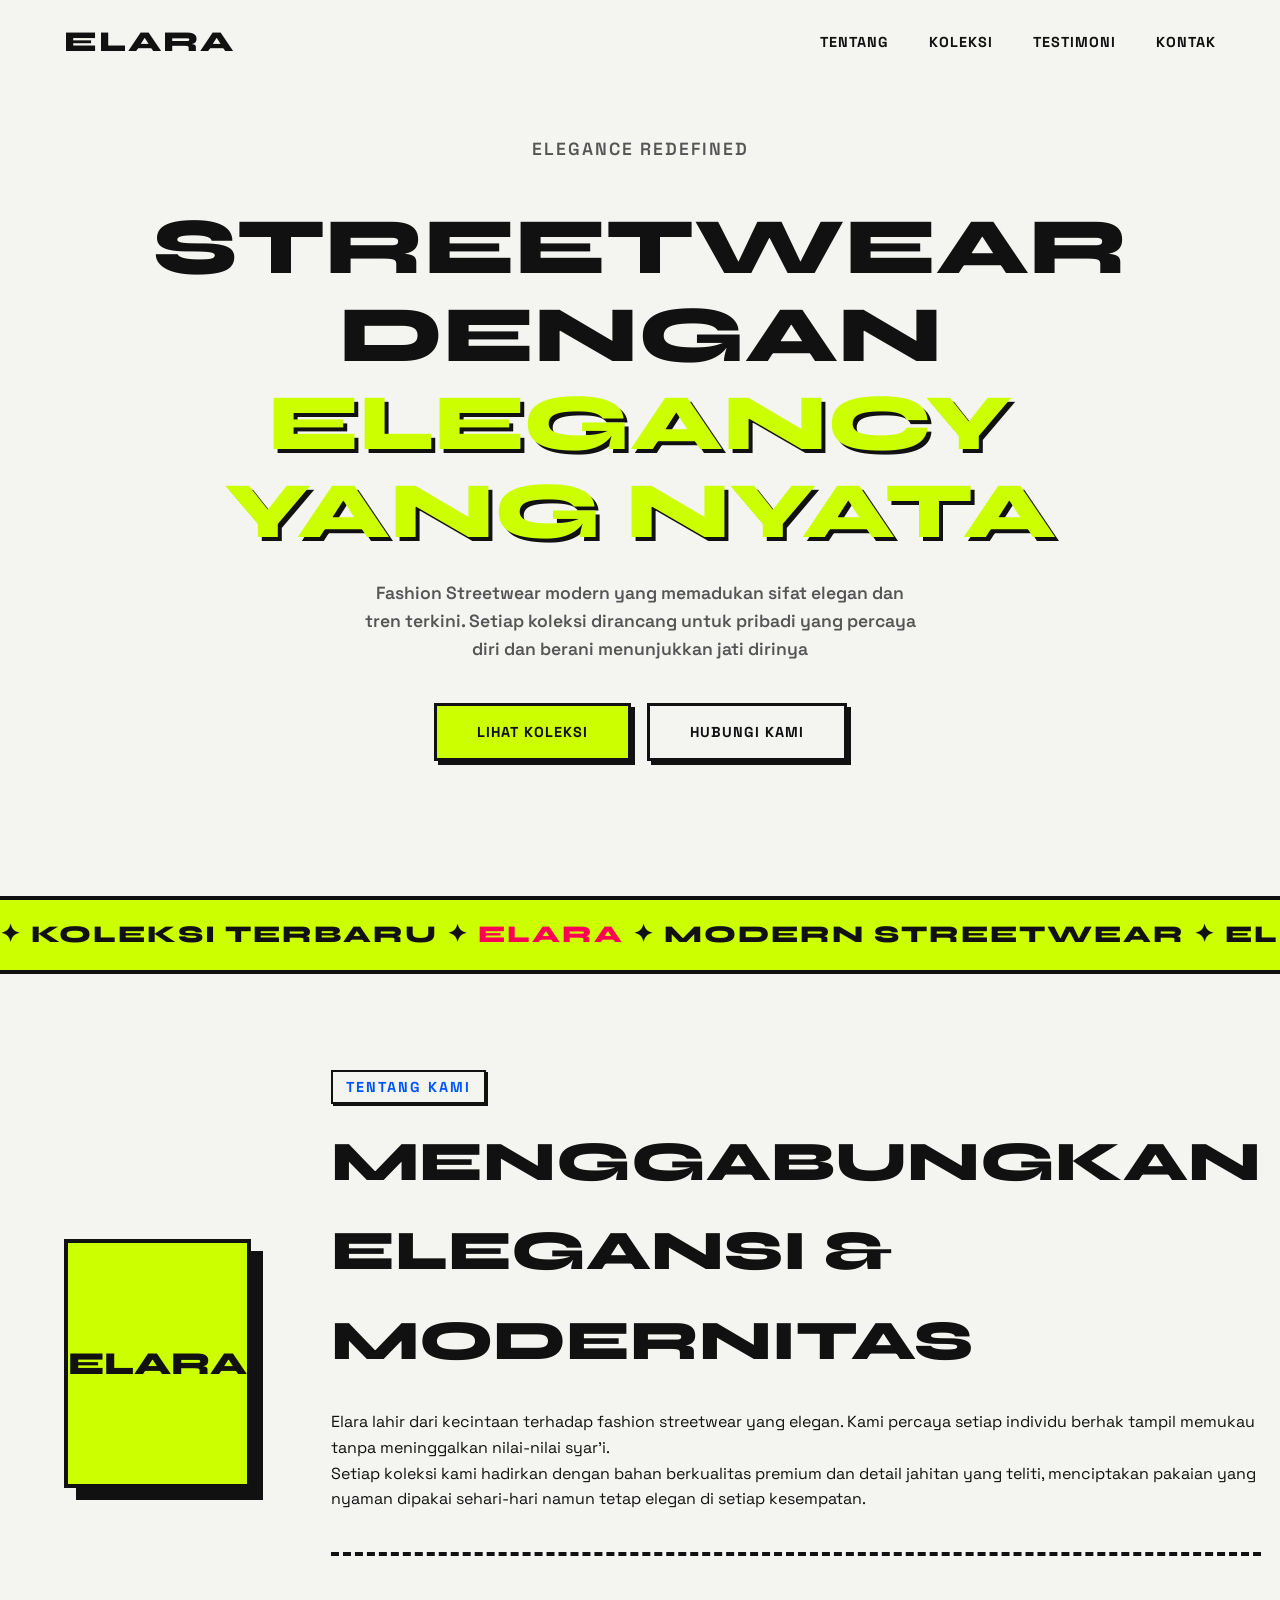
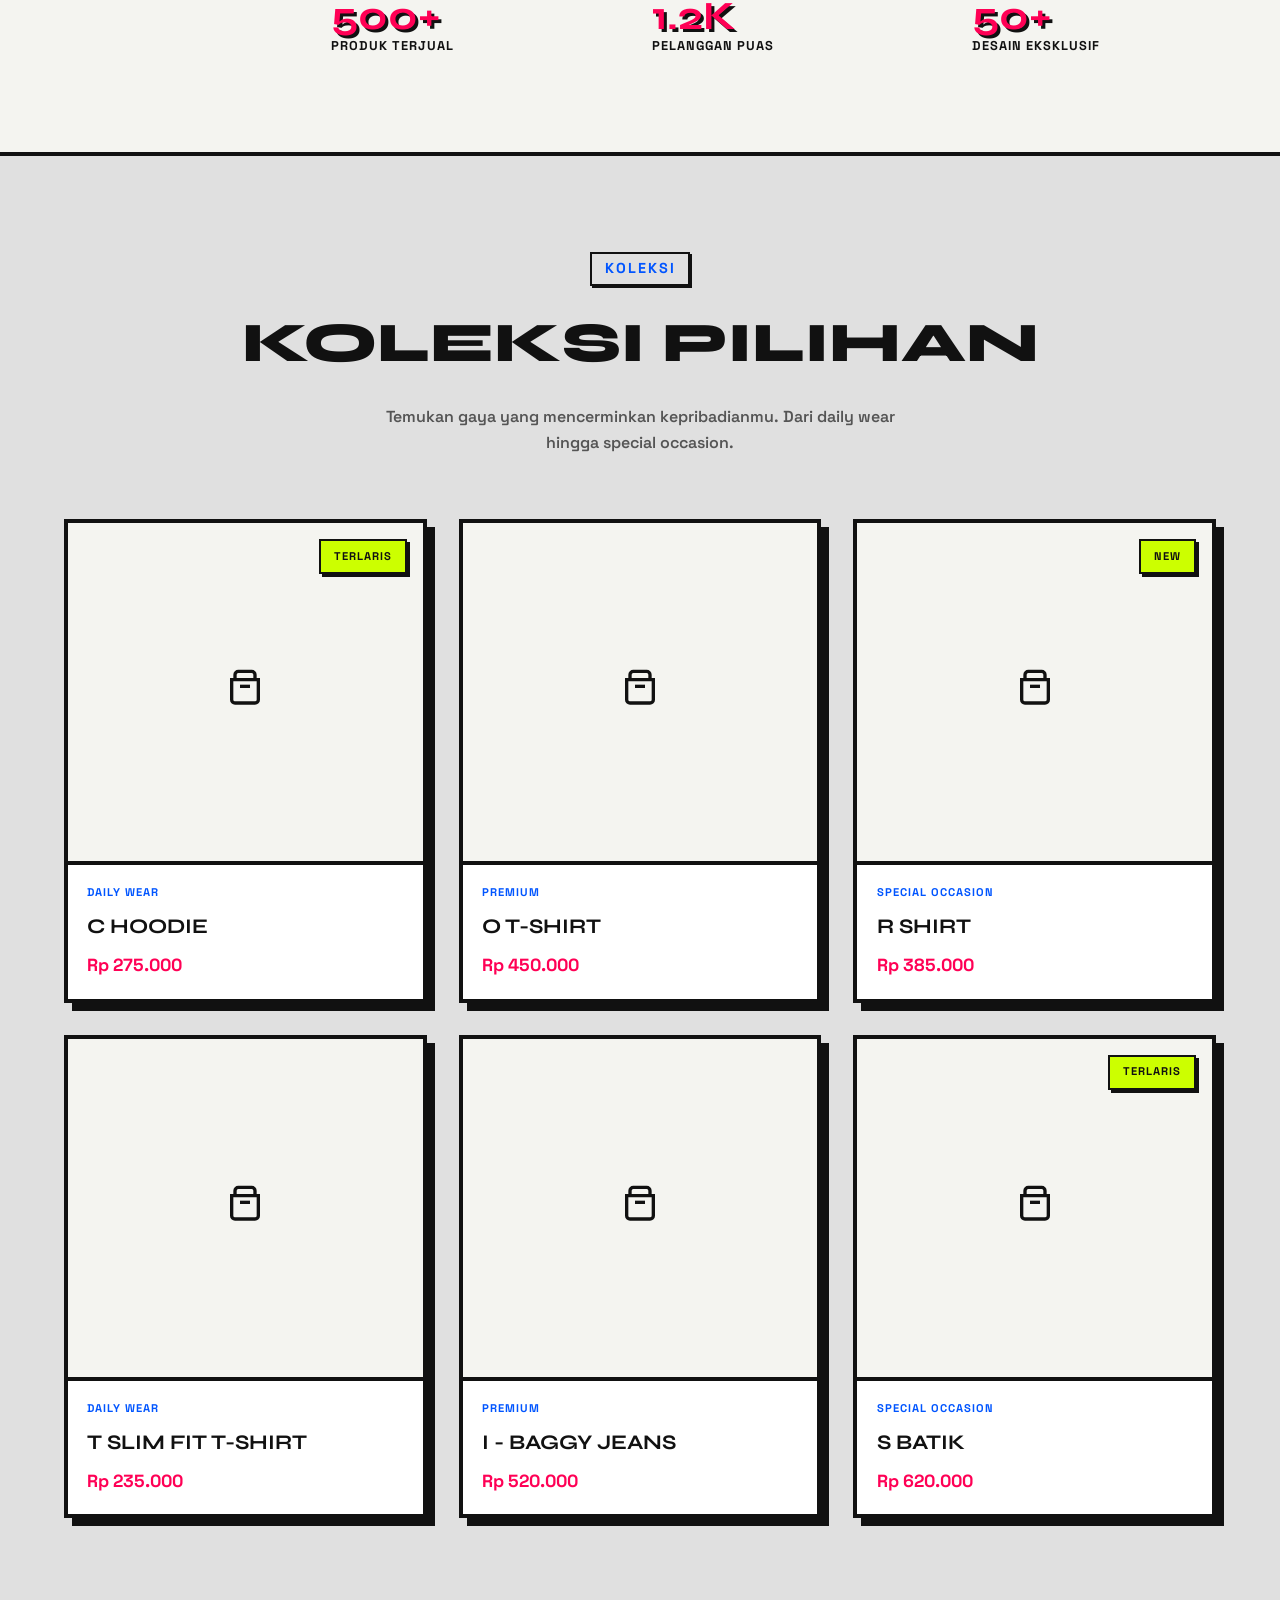
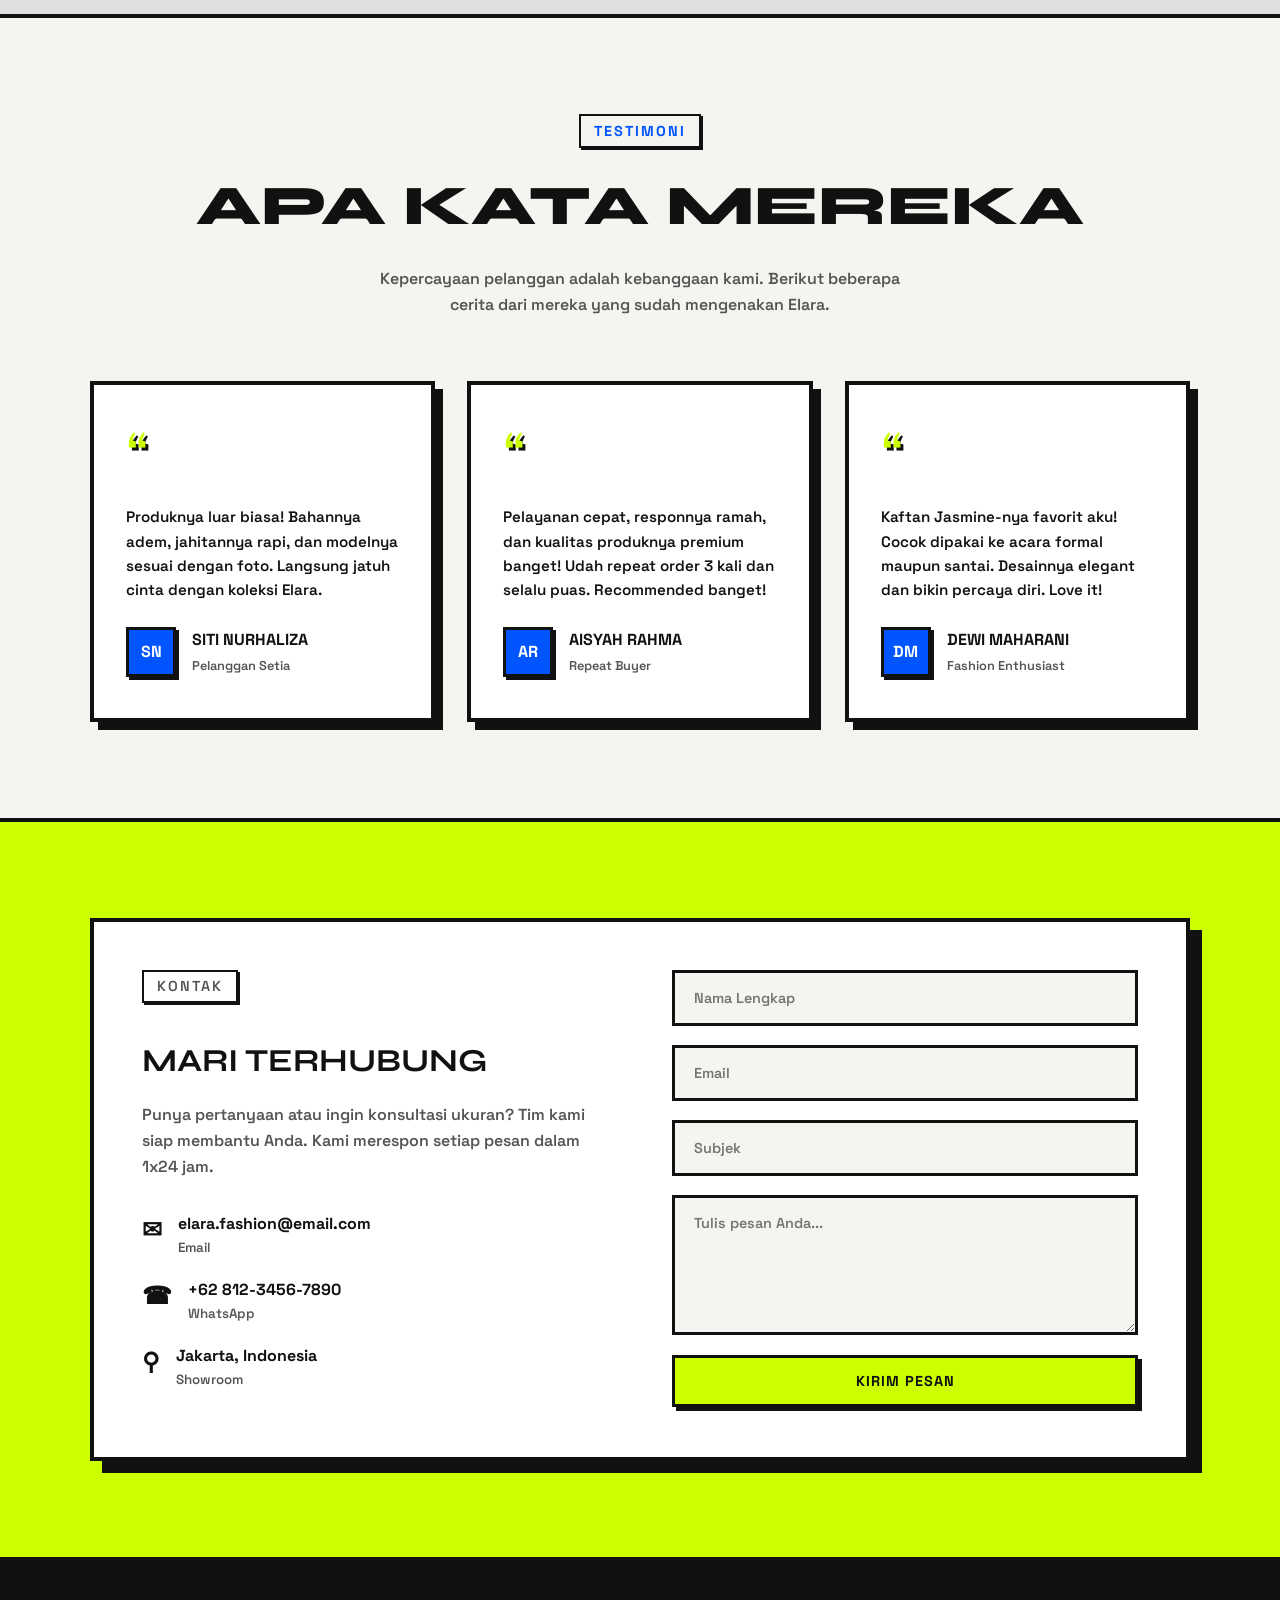
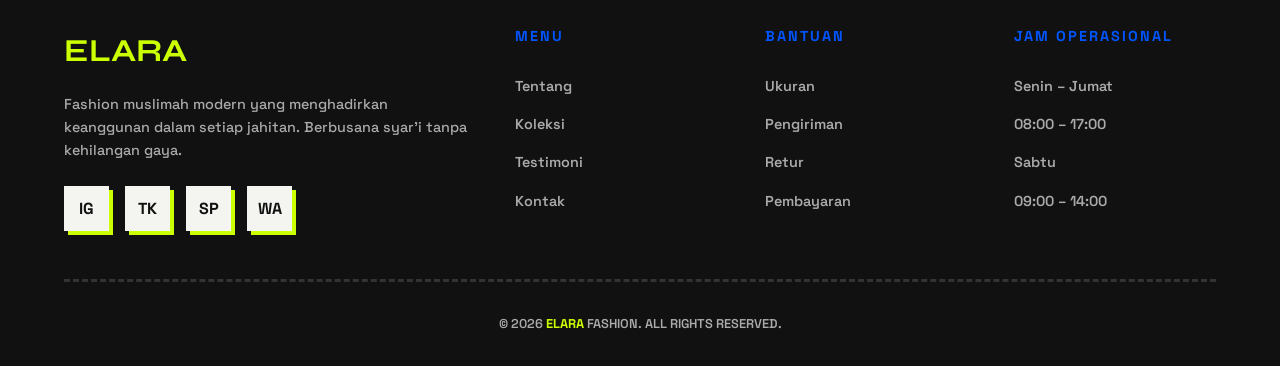
==== index.html @ a0d868ae "Rename fashion-umkm.html to index.html" ====
<!DOCTYPE html>
<html lang="id">
<head>
  <meta charset="UTF-8" />
  <meta name="viewport" content="width=device-width, initial-scale=1.0" />
  <title>ELARA — Fashion UMKM</title>
  <link href="https://fonts.googleapis.com/css2?family=Space+Grotesk:wght@0,400;700&family=Syne:wght@600;800&display=swap" rel="stylesheet" />
  <link rel="stylesheet" href="style.css" />
</head>
<body>

  <!-- LOADER -->
  <div id="loader">
    <span>ELARA</span>
    <div class="loader-bar"></div>
  </div>

  <!-- NAV -->
  <nav id="nav">
    <a href="#" class="logo">ELARA</a>
    <ul class="nav-links" id="navLinks">
      <li><a href="#about">Tentang</a></li>
      <li><a href="#collection">Koleksi</a></li>
      <li><a href="#testimonials">Testimoni</a></li>
      <li><a href="#contact">Kontak</a></li>
    </ul>
    <button class="hamburger" id="hamburger" aria-label="Menu">
      <span></span><span></span><span></span>
    </button>
  </nav>

  <!-- HERO -->
  <section class="hero" id="home">
    <div class="hero-pattern">
      <div class="line"></div><div class="line"></div>
      <div class="line"></div><div class="line"></div>
    </div>
    <div class="hero-content">
      <p class="hero-sub">Elegance Redefined</p>
      <h1>Streetwear<br>dengan <em>Elegancy yang nyata</em></h1>
      <p>Fashion Streetwear modern yang memadukan sifat elegan dan tren terkini. Setiap koleksi dirancang untuk pribadi yang percaya diri dan berani menunjukkan jati dirinya</p>
      <div class="hero-actions">
        <a href="#collection" class="btn btn-primary"><span>Lihat Koleksi</span></a>
        <a href="#contact" class="btn btn-outline">Hubungi Kami</a>
      </div>
    </div>
    <div class="scroll-indicator">
      <div class="mouse"></div>
      <span>Scroll</span>
    </div>
  </section>

  <!-- MARQUEE -->
  <div class="marquee">
    <div class="marquee-track">
      <span>✦  Koleksi Terbaru  ✦  <em>Elara</em>  ✦  Modern Streetwear  ✦  Elegan & Berkelas</span>
      <span>✦  Koleksi Terbaru  ✦  <em>Elara</em>  ✦  Modern Streetwear  ✦  Elegan & Berkelas</span>
    </div>
  </div>

  <!-- ABOUT -->
  <section id="about">
    <div class="about-grid">
      <div class="about-image reveal">
        <div class="img-placeholder">
          <span>ELARA</span>
        </div>
      </div>
      <div class="about-text reveal">
        <p class="section-tag">Tentang Kami</p>
        <h2 class="section-title">Menggabungkan Elegansi & Modernitas</h2>
        <p>Elara lahir dari kecintaan terhadap fashion streetwear yang elegan. Kami percaya setiap individu berhak tampil memukau tanpa meninggalkan nilai-nilai syar'i.</p>
        <p>Setiap koleksi kami hadirkan dengan bahan berkualitas premium dan detail jahitan yang teliti, menciptakan pakaian yang nyaman dipakai sehari-hari namun tetap elegan di setiap kesempatan.</p>
        <div class="about-stats">
          <div>
            <h3>500+</h3>
            <p>Produk Terjual</p>
          </div>
          <div>
            <h3>1.2K</h3>
            <p>Pelanggan Puas</p>
          </div>
          <div>
            <h3>50+</h3>
            <p>Desain Eksklusif</p>
          </div>
        </div>
      </div>
    </div>
  </section>

  <!-- COLLECTION -->
  <section id="collection">
    <div class="collection-header reveal">
      <p class="section-tag">Koleksi</p>
      <h2 class="section-title">Koleksi Pilihan</h2>
      <p class="section-desc">Temukan gaya yang mencerminkan kepribadianmu. Dari daily wear hingga special occasion.</p>
    </div>
    <div class="collection-grid">
      <div class="product-card reveal">
        <div class="product-img">
          <div class="icon-placeholder">
            <svg viewBox="0 0 24 24" fill="none" stroke="currentColor" stroke-width="1"><path d="M6 7V4a2 2 0 012-2h8a2 2 0 012 2v3"/><path d="M4 7h16v12a2 2 0 01-2 2H6a2 2 0 01-2-2V7z"/><path d="M9 11h6"/></svg>
          </div>
        </div>
        <div class="product-overlay">
          <span class="category">Daily Wear</span>
          <h3>C Hoodie</h3>
          <span class="price">Rp 275.000</span>
        </div>
        <span class="badge">Terlaris</span>
      </div>
      <div class="product-card reveal">
        <div class="product-img">
          <div class="icon-placeholder">
            <svg viewBox="0 0 24 24" fill="none" stroke="currentColor" stroke-width="1"><path d="M6 7V4a2 2 0 012-2h8a2 2 0 012 2v3"/><path d="M4 7h16v12a2 2 0 01-2 2H6a2 2 0 01-2-2V7z"/><path d="M9 11h6"/></svg>
          </div>
        </div>
        <div class="product-overlay">
          <span class="category">Premium</span>
          <h3>O T-Shirt</h3>
          <span class="price">Rp 450.000</span>
        </div>
      </div>
      <div class="product-card reveal">
        <div class="product-img">
          <div class="icon-placeholder">
            <svg viewBox="0 0 24 24" fill="none" stroke="currentColor" stroke-width="1"><path d="M6 7V4a2 2 0 012-2h8a2 2 0 012 2v3"/><path d="M4 7h16v12a2 2 0 01-2 2H6a2 2 0 01-2-2V7z"/><path d="M9 11h6"/></svg>
          </div>
        </div>
        <div class="product-overlay">
          <span class="category">Special Occasion</span>
          <h3>R Shirt</h3>
          <span class="price">Rp 385.000</span>
        </div>
        <span class="badge">New</span>
      </div>
      <div class="product-card reveal">
        <div class="product-img">
          <div class="icon-placeholder">
            <svg viewBox="0 0 24 24" fill="none" stroke="currentColor" stroke-width="1"><path d="M6 7V4a2 2 0 012-2h8a2 2 0 012 2v3"/><path d="M4 7h16v12a2 2 0 01-2 2H6a2 2 0 01-2-2V7z"/><path d="M9 11h6"/></svg>
          </div>
        </div>
        <div class="product-overlay">
          <span class="category">Daily Wear</span>
          <h3>T Slim Fit T-Shirt</h3>
          <span class="price">Rp 235.000</span>
        </div>
      </div>
      <div class="product-card reveal">
        <div class="product-img">
          <div class="icon-placeholder">
            <svg viewBox="0 0 24 24" fill="none" stroke="currentColor" stroke-width="1"><path d="M6 7V4a2 2 0 012-2h8a2 2 0 012 2v3"/><path d="M4 7h16v12a2 2 0 01-2 2H6a2 2 0 01-2-2V7z"/><path d="M9 11h6"/></svg>
          </div>
        </div>
        <div class="product-overlay">
          <span class="category">Premium</span>
          <h3>I - Baggy jeans</h3>
          <span class="price">Rp 520.000</span>
        </div>
      </div>
      <div class="product-card reveal">
        <div class="product-img">
          <div class="icon-placeholder">
            <svg viewBox="0 0 24 24" fill="none" stroke="currentColor" stroke-width="1"><path d="M6 7V4a2 2 0 012-2h8a2 2 0 012 2v3"/><path d="M4 7h16v12a2 2 0 01-2 2H6a2 2 0 01-2-2V7z"/><path d="M9 11h6"/></svg>
          </div>
        </div>
        <div class="product-overlay">
          <span class="category">Special Occasion</span>
          <h3>S Batik</h3>
          <span class="price">Rp 620.000</span>
        </div>
        <span class="badge">Terlaris</span>
      </div>
    </div>
  </section>

  <!-- TESTIMONIALS -->
  <section id="testimonials">
    <div class="testimonial-header reveal">
      <p class="section-tag">Testimoni</p>
      <h2 class="section-title">Apa Kata Mereka</h2>
      <p class="section-desc">Kepercayaan pelanggan adalah kebanggaan kami. Berikut beberapa cerita dari mereka yang sudah mengenakan Elara.</p>
    </div>
    <div class="testimonial-grid">
      <div class="testimonial-card reveal">
        <div class="quote">&ldquo;</div>
        <p>Produknya luar biasa! Bahannya adem, jahitannya rapi, dan modelnya sesuai dengan foto. Langsung jatuh cinta dengan koleksi Elara.</p>
        <div class="author">
          <div class="avatar">SN</div>
          <div>
            <h4>Siti Nurhaliza</h4>
            <span>Pelanggan Setia</span>
          </div>
        </div>
      </div>
      <div class="testimonial-card reveal">
        <div class="quote">&ldquo;</div>
        <p>Pelayanan cepat, responnya ramah, dan kualitas produknya premium banget! Udah repeat order 3 kali dan selalu puas. Recommended banget!</p>
        <div class="author">
          <div class="avatar">AR</div>
          <div>
            <h4>Aisyah Rahma</h4>
            <span>Repeat Buyer</span>
          </div>
        </div>
      </div>
      <div class="testimonial-card reveal">
        <div class="quote">&ldquo;</div>
        <p>Kaftan Jasmine-nya favorit aku! Cocok dipakai ke acara formal maupun santai. Desainnya elegant dan bikin percaya diri. Love it!</p>
        <div class="author">
          <div class="avatar">DM</div>
          <div>
            <h4>Dewi Maharani</h4>
            <span>Fashion Enthusiast</span>
          </div>
        </div>
      </div>
    </div>
  </section>

  <!-- CONTACT -->
  <section id="contact">
    <div class="contact-grid">
      <div class="contact-info reveal">
        <p class="section-tag">Kontak</p>
        <h3>Mari Terhubung</h3>
        <p>Punya pertanyaan atau ingin konsultasi ukuran? Tim kami siap membantu Anda. Kami merespon setiap pesan dalam 1x24 jam.</p>
        <div class="detail">
          <div class="icon">&#9993;</div>
          <div>
            <span>elara.fashion@email.com</span>
            <small>Email</small>
          </div>
        </div>
        <div class="detail">
          <div class="icon">&#9742;</div>
          <div>
            <span>+62 812-3456-7890</span>
            <small>WhatsApp</small>
          </div>
        </div>
        <div class="detail">
          <div class="icon">&#9906;</div>
          <div>
            <span>Jakarta, Indonesia</span>
            <small>Showroom</small>
          </div>
        </div>
      </div>
      <form class="contact-form reveal" onsubmit="event.preventDefault(); alert('Terima kasih! Pesan Anda telah terkirim.');">
        <input type="text" placeholder="Nama Lengkap" required />
        <input type="email" placeholder="Email" required />
        <input type="text" placeholder="Subjek" />
        <textarea placeholder="Tulis pesan Anda..." required></textarea>
        <button type="submit" class="btn btn-primary"><span>Kirim Pesan</span></button>
      </form>
    </div>
  </section>

  <!-- FOOTER -->
  <footer>
    <div class="footer-grid">
      <div class="brand">
        <h4>ELARA</h4>
        <p>Fashion muslimah modern yang menghadirkan keanggunan dalam setiap jahitan. Berbusana syar'i tanpa kehilangan gaya.</p>
        <div class="social">
          <a href="#" aria-label="Instagram">IG</a>
          <a href="#" aria-label="TikTok">TK</a>
          <a href="#" aria-label="Shopee">SP</a>
          <a href="#" aria-label="WhatsApp">WA</a>
        </div>
      </div>
      <div>
        <h5>Menu</h5>
        <ul>
          <li><a href="#about">Tentang</a></li>
          <li><a href="#collection">Koleksi</a></li>
          <li><a href="#testimonials">Testimoni</a></li>
          <li><a href="#contact">Kontak</a></li>
        </ul>
      </div>
      <div>
        <h5>Bantuan</h5>
        <ul>
          <li><a href="#">Ukuran</a></li>
          <li><a href="#">Pengiriman</a></li>
          <li><a href="#">Retur</a></li>
          <li><a href="#">Pembayaran</a></li>
        </ul>
      </div>
      <div>
        <h5>Jam Operasional</h5>
        <ul>
          <li><a href="#">Senin – Jumat</a></li>
          <li><a href="#">08:00 – 17:00</a></li>
          <li><a href="#">Sabtu</a></li>
          <li><a href="#">09:00 – 14:00</a></li>
        </ul>
      </div>
    </div>
    <div class="copy">
      &copy; 2026 <em>ELARA</em> Fashion. All rights reserved.
    </div>
  </footer>

  <script>
    // ─── LOADER ───
    window.addEventListener('load', () => {
      setTimeout(() => document.getElementById('loader').classList.add('hidden'), 600);
    });

    // ─── NAV SCROLL ───
    const nav = document.getElementById('nav');
    window.addEventListener('scroll', () => {
      nav.classList.toggle('scrolled', window.scrollY > 60);
    });

    // ─── HAMBURGER ───
    const hamburger = document.getElementById('hamburger');
    const navLinks = document.getElementById('navLinks');
    hamburger.addEventListener('click', () => {
      hamburger.classList.toggle('active');
      navLinks.classList.toggle('open');
    });
    navLinks.querySelectorAll('a').forEach(link => {
      link.addEventListener('click', () => {
        hamburger.classList.remove('active');
        navLinks.classList.remove('open');
      });
    });

    // ─── SCROLL REVEAL ───
    const revealEls = document.querySelectorAll('.reveal');
    const observer = new IntersectionObserver((entries) => {
      entries.forEach(entry => {
        if (entry.isIntersecting) {
          entry.target.classList.add('visible');
        }
      });
    }, { threshold: 0.15 });

    revealEls.forEach(el => observer.observe(el));
  </script>
</body>
</html>
---- style.css ----
@import url('https://fonts.googleapis.com/css2?family=Space+Grotesk:wght@400;600;700&family=Syne:wght@600;800&display=swap');

:root {
  /* Palet Streetwear Neo-Brutalism */
  --primary: #ccff00; /* Neon Green */
  --secondary: #0055ff; /* Electric Blue */
  --accent: #ff0055; /* Hot Pink */
  --dark: #111111;
  --light: #f4f4f0;
  --text: #111111;
  --text-muted: #555555;
  --font-serif: 'Syne', sans-serif;
  --font-sans: 'Space Grotesk', sans-serif;
}

*, *::before, *::after { margin: 0; padding: 0; box-sizing: border-box; }
html { scroll-behavior: smooth; }

body {
  font-family: var(--font-sans);
  background: var(--light);
  color: var(--text);
  overflow-x: hidden;
  line-height: 1.6;
}

/* ─── LOADER ─── */
#loader {
  position: fixed; inset: 0; z-index: 9999;
  background: var(--light);
  display: flex; align-items: center; justify-content: center;
  flex-direction: column;
  transition: opacity .6s, visibility .6s;
}
#loader.hidden { opacity: 0; visibility: hidden; pointer-events: none; }
#loader span {
  font-family: var(--font-serif);
  font-size: 3rem; font-weight: 800; color: var(--dark);
  text-transform: uppercase; text-shadow: 4px 4px 0px var(--primary);
}
.loader-bar {
  margin-top: 1rem; width: 200px; height: 8px;
  background: var(--dark); border: 2px solid var(--dark);
  overflow: hidden; box-shadow: 4px 4px 0px var(--dark);
}
.loader-bar::after {
  content: ''; display: block; height: 100%; width: 0;
  background: var(--accent);
  animation: load 1.4s ease forwards;
}
@keyframes load { to { width: 100%; } }

/* ─── NAV ─── */
nav {
  position: fixed; top: 0; left: 0; right: 0; z-index: 1000;
  display: flex; align-items: center; justify-content: space-between;
  padding: 1.2rem 5%; background: var(--light);
  border-bottom: 3px solid transparent; transition: all .4s;
}
nav.scrolled {
  background: var(--light); border-bottom: 4px solid var(--dark);
  padding: .7rem 5%;
}
nav .logo {
  font-family: var(--font-serif); font-size: 1.8rem; font-weight: 800;
  color: var(--dark); text-decoration: none; letter-spacing: 2px;
}
.nav-links { display: flex; gap: 2.5rem; list-style: none; }
.nav-links a {
  color: var(--dark); text-decoration: none;
  font-size: .9rem; font-weight: 700; letter-spacing: 1px;
  text-transform: uppercase; position: relative; transition: color .2s;
}
.nav-links a:hover { color: var(--secondary); }

.hamburger {
  display: none; flex-direction: column; gap: 6px; cursor: pointer;
  background: none; border: none; padding: 4px;
}
.hamburger span {
  display: block; width: 26px; height: 3px; background: var(--dark);
  transition: all .3s;
}
.hamburger.active span:nth-child(1) { transform: rotate(45deg) translate(6px,6px); }
.hamburger.active span:nth-child(2) { opacity: 0; }
.hamburger.active span:nth-child(3) { transform: rotate(-45deg) translate(6px,-6px); }

/* ─── HERO ─── */
.hero {
  position: relative; min-height: 100vh;
  display: flex; align-items: center; justify-content: center; text-align: center;
  background: var(--light); border-bottom: 4px solid var(--dark); overflow: hidden;
}
.hero-content { position: relative; z-index: 2; padding: 0 5%; width: 100%; max-width: 1200px; }
.hero-sub {
  font-size: 1rem; font-weight: 700; letter-spacing: 2px; text-transform: uppercase;
  color: var(--secondary); margin-bottom: 1rem;
}
.hero h1 {
  font-family: var(--font-serif); 
  font-size: clamp(1.2rem, 9vw, 5rem);
  font-weight: 800; 
  color: var(--dark); 
  line-height: 1.1; 
  text-transform: uppercase;
  margin-bottom: 1.5rem;
  width: 100%;
  box-sizing: border-box;
  word-wrap: break-word;
}
.hero h1 em {
  font-style: normal; color: var(--primary); text-shadow: 4px 4px 0px var(--dark);
}
.hero p {
  font-size: 1.1rem; font-weight: 600; color: var(--text-muted);
  max-width: 560px; margin: 0 auto 2.5rem;
}
.hero-actions { display: flex; gap: 1rem; justify-content: center; flex-wrap: wrap; }

/* ─── BUTTONS ─── */
.btn {
  display: inline-block; padding: .9rem 2.5rem;
  font-family: var(--font-sans); font-size: .9rem; font-weight: 700;
  letter-spacing: 1px; text-transform: uppercase; text-decoration: none;
  cursor: pointer; transition: all .2s; border-radius: 0;
}
.btn-primary {
  background: var(--primary); color: var(--dark);
  border: 3px solid var(--dark); box-shadow: 4px 4px 0px var(--dark);
}
.btn-primary:hover { transform: translate(-2px, -2px); box-shadow: 8px 8px 0px var(--dark); }
.btn-outline {
  background: var(--light); color: var(--dark);
  border: 3px solid var(--dark); box-shadow: 4px 4px 0px var(--dark);
}
.btn-outline:hover {
  background: var(--accent); color: #fff;
  transform: translate(-2px, -2px); box-shadow: 8px 8px 0px var(--dark);
}

.scroll-indicator { display: none; } /* Dihapus agar lebih minimalis */

/* ─── MARQUEE ─── */
.marquee {
  background: var(--primary); border-bottom: 4px solid var(--dark);
  overflow: hidden; padding: 1rem 0;
}
.marquee-track {
  display: flex; gap: 4rem; white-space: nowrap;
  animation: marquee 15s linear infinite;
}
.marquee-track span {
  font-family: var(--font-serif); font-weight: 800;
  font-size: 1.5rem; color: var(--dark); letter-spacing: 2px; text-transform: uppercase;
}
.marquee-track span em { font-style: normal; color: var(--accent); }
@keyframes marquee { 0% { transform: translateX(0); } 100% { transform: translateX(-50%); } }

/* ─── SECTIONS ─── */
section { padding: 6rem 5%; border-bottom: 4px solid var(--dark); }
.section-tag {
  font-weight: 700; font-size: .9rem; letter-spacing: 2px; text-transform: uppercase;
  color: var(--secondary); margin-bottom: .8rem; display: inline-block;
  border: 2px solid var(--dark); padding: .2rem .8rem; box-shadow: 2px 2px 0px var(--dark);
}
.section-title {
  font-family: var(--font-serif); font-size: clamp(2.5rem, 5vw, 3.5rem);
  font-weight: 800; text-transform: uppercase; margin-bottom: 1rem; color: var(--dark);
}
.section-desc { color: var(--text-muted); font-weight: 600; max-width: 520px; font-size: 1rem; line-height: 1.6; }

/* ─── ABOUT ─── */
#about { background: var(--light); }
.about-grid {
  display: grid; grid-template-columns: 1fr 1fr; gap: 5rem;
  align-items: center; max-width: 1200px; margin: 0 auto;
}
.about-image {
  position: relative; width: 100%; aspect-ratio: 3/4;
  background: var(--primary); border: 4px solid var(--dark);
  box-shadow: 12px 12px 0px var(--dark); display: flex; align-items: center; justify-content: center;
}
.about-image .img-placeholder { font-family: var(--font-serif); font-size: 2rem; font-weight: 800; color: var(--dark); }
.about-text h2 { margin-bottom: 1.5rem; }
.about-stats {
  display: grid; grid-template-columns: repeat(3, 1fr); gap: 2rem;
  margin-top: 2.5rem; padding-top: 2.5rem; border-top: 4px dashed var(--dark);
}
.about-stats h3 {
  font-family: var(--font-serif); font-size: 2.5rem; color: var(--accent);
  text-shadow: 3px 3px 0px var(--dark); line-height: 1;
}
.about-stats p { font-weight: 700; font-size: .8rem; letter-spacing: 1px; text-transform: uppercase; color: var(--dark); }

/* ─── COLLECTION ─── */
#collection { background: #e0e0e0; }
.collection-header { text-align: center; margin-bottom: 4rem; }
.collection-header .section-desc { margin: 0 auto; }
.collection-grid {
  display: grid; grid-template-columns: repeat(auto-fill, minmax(280px, 1fr));
  gap: 2rem; max-width: 1200px; margin: 0 auto;
}
.product-card {
  position: relative; cursor: pointer; aspect-ratio: 3/4; background: #ffffff;
  border: 4px solid var(--dark); box-shadow: 8px 8px 0px var(--dark);
  transition: transform .2s; display: flex; flex-direction: column;
}
.product-card:hover { transform: translate(-4px, -4px); box-shadow: 12px 12px 0px var(--dark); }
.product-card .product-img {
  flex-grow: 1; display: flex; align-items: center; justify-content: center;
  background: var(--light); border-bottom: 4px solid var(--dark);
}
.product-card .product-img .icon-placeholder svg { width: 40px; height: 40px; stroke: var(--dark); stroke-width: 2; }
.product-overlay { padding: 1.2rem; background: #fff; }
.product-overlay .category {
  font-weight: 700; font-size: .7rem; letter-spacing: 1px; text-transform: uppercase;
  color: var(--secondary); margin-bottom: .5rem; display: block;
}
.product-overlay h3 { font-family: var(--font-serif); font-size: 1.3rem; margin-bottom: .5rem; text-transform: uppercase; }
.product-overlay .price { font-size: 1.1rem; font-weight: 800; color: var(--accent); }
.product-card .badge {
  position: absolute; top: 1rem; right: 1rem;
  background: var(--primary); color: var(--dark); border: 2px solid var(--dark);
  font-weight: 800; font-size: .7rem; letter-spacing: 1px; text-transform: uppercase;
  padding: .4rem .8rem; box-shadow: 3px 3px 0px var(--dark);
}

/* ─── TESTIMONIALS ─── */
#testimonials { background: var(--light); }
.testimonial-header { text-align: center; margin-bottom: 4rem; }
.testimonial-header .section-desc { margin: 0 auto; }
.testimonial-grid {
  display: grid; grid-template-columns: repeat(auto-fill, minmax(320px, 1fr));
  gap: 2rem; max-width: 1100px; margin: 0 auto;
}
.testimonial-card {
  background: #fff; border: 4px solid var(--dark); padding: 2.5rem 2rem;
  box-shadow: 8px 8px 0px var(--dark); transition: transform .2s;
}
.testimonial-card:hover { transform: translate(-4px, -4px); box-shadow: 12px 12px 0px var(--dark); }
.testimonial-card .quote {
  font-family: var(--font-serif); font-size: 4rem; line-height: 1; color: var(--primary);
  text-shadow: 3px 3px 0px var(--dark); margin-bottom: 1rem;
}
.testimonial-card p { font-weight: 600; color: var(--dark); font-size: .95rem; margin-bottom: 1.5rem; }
.testimonial-card .author { display: flex; align-items: center; gap: 1rem; }
.testimonial-card .author .avatar {
  width: 50px; height: 50px; border: 3px solid var(--dark); background: var(--secondary);
  display: flex; align-items: center; justify-content: center;
  font-weight: 800; color: #fff; box-shadow: 3px 3px 0px var(--dark);
}
.testimonial-card .author h4 { font-weight: 800; text-transform: uppercase; }
.testimonial-card .author span { font-weight: 600; font-size: .8rem; color: var(--text-muted); }

/* ─── CONTACT ─── */
#contact { background: var(--primary); }
.contact-grid {
  display: grid; grid-template-columns: 1fr 1fr; gap: 4rem; max-width: 1100px; margin: 0 auto;
  background: #fff; border: 4px solid var(--dark); padding: 3rem; box-shadow: 12px 12px 0px var(--dark);
}
.contact-info h3 { font-family: var(--font-serif); font-size: 2rem; margin-bottom: 1rem; text-transform: uppercase; }
.contact-info p { font-weight: 600; color: var(--text-muted); margin-bottom: 2rem; }
.contact-info .detail { display: flex; gap: 1rem; margin-bottom: 1.2rem; align-items: flex-start; }
.contact-info .detail .icon { color: var(--dark); font-size: 1.5rem; font-weight: 800; }
.contact-info .detail span { font-weight: 800; color: var(--dark); }
.contact-info .detail small { display: block; font-weight: 600; color: var(--text-muted); }

.contact-form { display: flex; flex-direction: column; gap: 1.2rem; }
.contact-form input, .contact-form textarea {
  width: 100%; padding: 1rem 1.2rem; background: var(--light);
  border: 3px solid var(--dark); color: var(--dark); font-family: var(--font-sans);
  font-weight: 600; font-size: .9rem; outline: none; transition: all .2s;
}
.contact-form input:focus, .contact-form textarea:focus { background: #fff; box-shadow: 4px 4px 0px var(--dark); }
.contact-form textarea { min-height: 140px; resize: vertical; }

/* ─── FOOTER ─── */
footer { background: var(--dark); padding: 4rem 5% 2rem; color: var(--light); border-bottom: none; }
footer .footer-grid {
  display: grid; grid-template-columns: 2fr 1fr 1fr 1fr; gap: 3rem; max-width: 1200px; margin: 0 auto 3rem;
}
footer .brand h4 {
  font-family: var(--font-serif); font-size: 2rem; color: var(--primary);
  margin-bottom: 1rem; text-transform: uppercase;
}
footer .brand p { font-weight: 500; font-size: .9rem; color: #aaa; margin-bottom: 1.5rem; }
footer h5 {
  font-size: .9rem; font-weight: 700; letter-spacing: 2px; text-transform: uppercase;
  color: var(--secondary); margin-bottom: 1.5rem;
}
footer ul { list-style: none; }
footer ul li { margin-bottom: .8rem; }
footer ul a { color: #aaa; text-decoration: none; font-weight: 600; font-size: .9rem; transition: color .2s; }
footer ul a:hover { color: var(--accent); }
footer .social { display: flex; gap: 1rem; }
footer .social a {
  width: 45px; height: 45px; background: var(--light); border: 3px solid var(--light);
  display: flex; align-items: center; justify-content: center; color: var(--dark);
  font-weight: 800; text-decoration: none; transition: all .2s; box-shadow: 4px 4px 0px var(--primary);
}
footer .social a:hover { transform: translate(-2px, -2px); box-shadow: 6px 6px 0px var(--accent); }
footer .copy {
  text-align: center; padding-top: 2rem; border-top: 3px dashed #333;
  font-weight: 600; color: #aaa; font-size: .8rem; text-transform: uppercase;
}
footer .copy em { color: var(--primary); font-style: normal; font-weight: 800; }

/* ─── RESPONSIVE ─── */
@media (max-width: 968px) {
  .about-grid, .contact-grid { grid-template-columns: 1fr; gap: 3rem; }
  footer .footer-grid { grid-template-columns: 1fr 1fr; }
}
@media (max-width: 768px) {
  .nav-links {
    position: fixed; top: 0; right: -100%; width: 100%; height: 100vh;
    background: var(--primary); border-left: 4px solid var(--dark);
    flex-direction: column; justify-content: center; align-items: center;
    gap: 2.5rem; transition: right .3s; z-index: 999;
  }
  .nav-links.open { right: 0; }
  .nav-links a { font-size: 1.5rem; }
  .hamburger { display: flex; z-index: 1000; }
  section { padding: 4rem 5%; }
  .about-stats { grid-template-columns: 1fr; gap: 1rem; }
  .testimonial-grid { grid-template-columns: 1fr; }
  .collection-grid { grid-template-columns: repeat(2, 1fr); }
  #contact .contact-grid { padding: 1.5rem; }
}
@media (max-width: 480px) {
  .collection-grid { grid-template-columns: 1fr; }
  footer .footer-grid { grid-template-columns: 1fr; }
}

/* ─── REVEAL ─── */
.reveal { opacity: 0; transform: translateY(40px); transition: opacity .5s ease, transform .5s ease; }
.reveal.visible { opacity: 1; transform: translateY(0); }
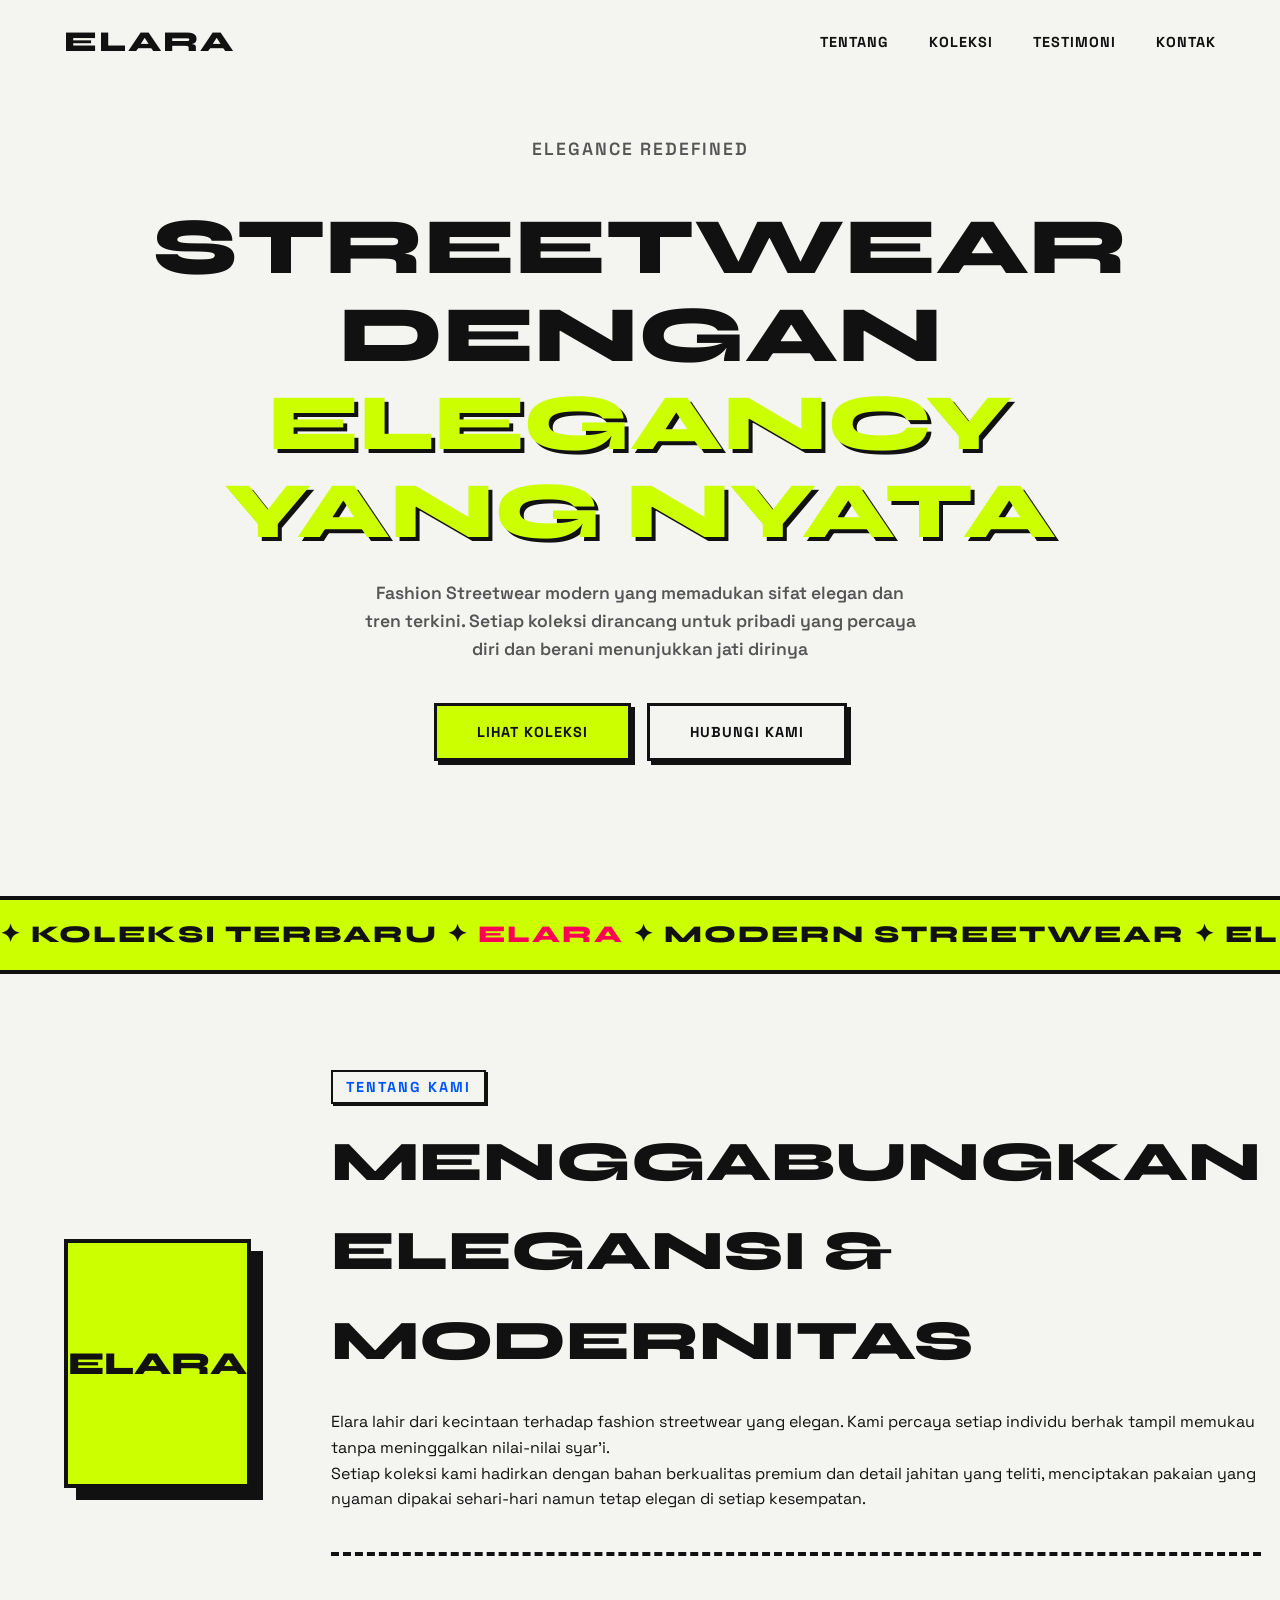
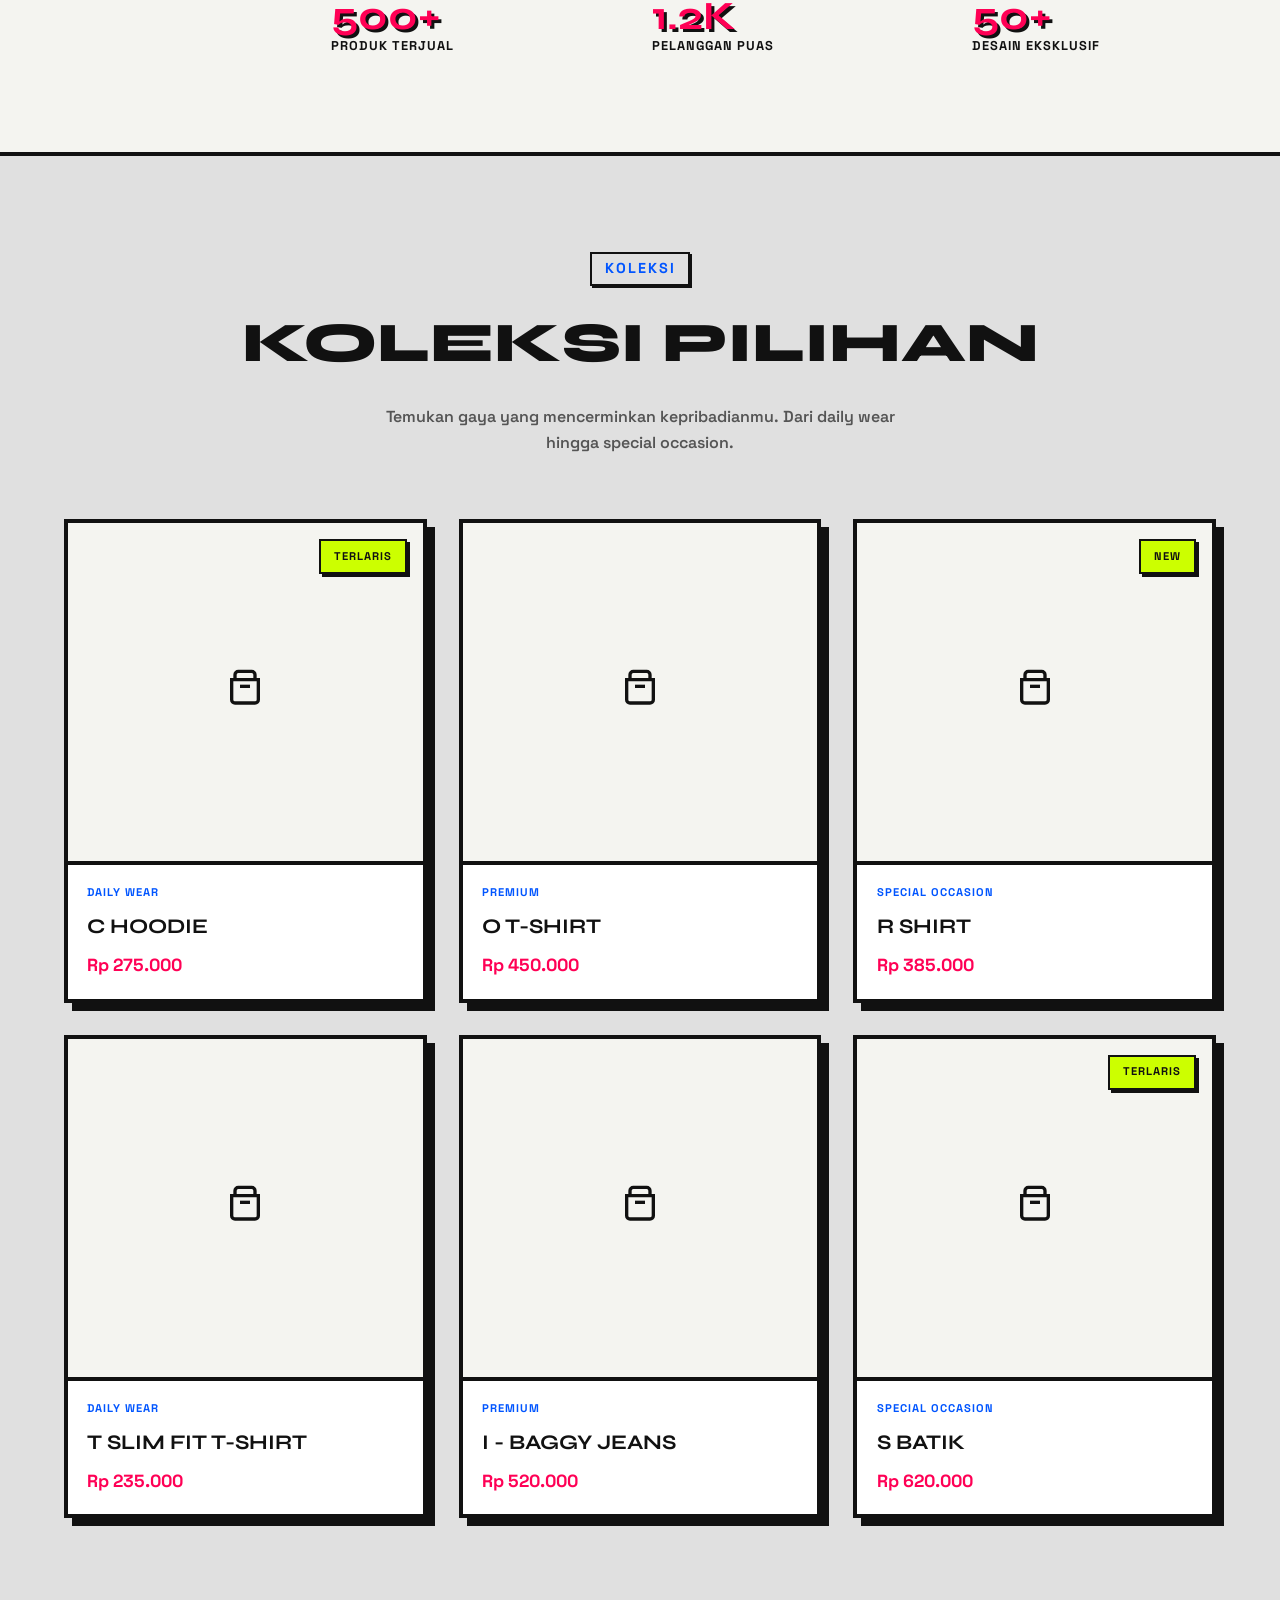
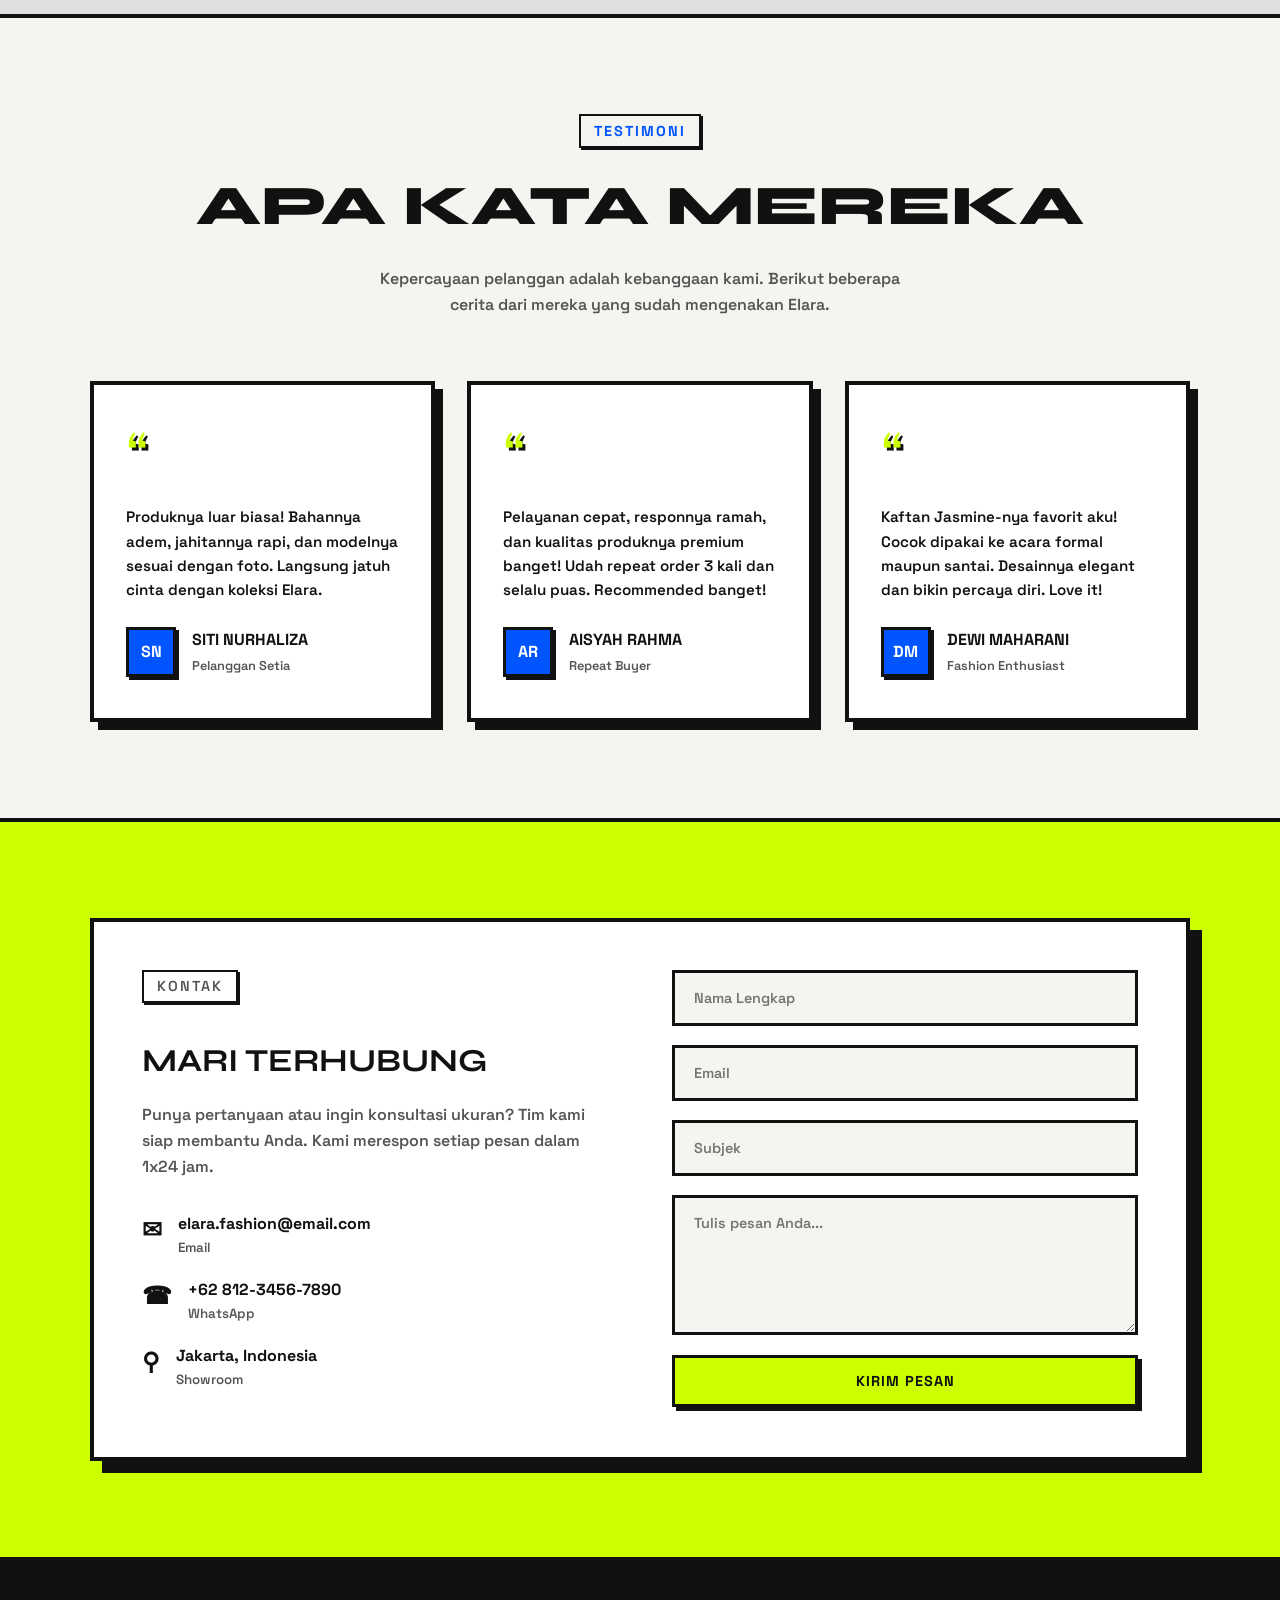
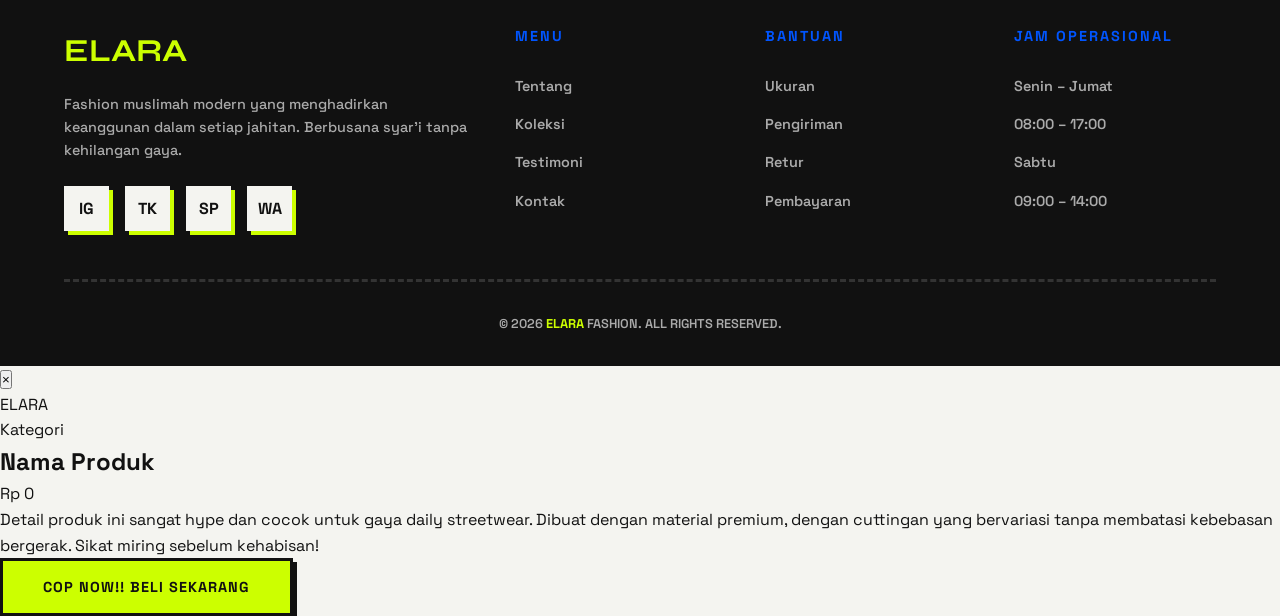
==== commit 8261380d: "Update index.html" ====
--- a/index.html
+++ b/index.html
@@ -303,44 +303,24 @@
       &copy; 2026 <em>ELARA</em> Fashion. All rights reserved.
     </div>
   </footer>
-
-  <script>
-    // ─── LOADER ───
-    window.addEventListener('load', () => {
-      setTimeout(() => document.getElementById('loader').classList.add('hidden'), 600);
-    });
-
-    // ─── NAV SCROLL ───
-    const nav = document.getElementById('nav');
-    window.addEventListener('scroll', () => {
-      nav.classList.toggle('scrolled', window.scrollY > 60);
-    });
-
-    // ─── HAMBURGER ───
-    const hamburger = document.getElementById('hamburger');
-    const navLinks = document.getElementById('navLinks');
-    hamburger.addEventListener('click', () => {
-      hamburger.classList.toggle('active');
-      navLinks.classList.toggle('open');
-    });
-    navLinks.querySelectorAll('a').forEach(link => {
-      link.addEventListener('click', () => {
-        hamburger.classList.remove('active');
-        navLinks.classList.remove('open');
-      });
-    });
-
-    // ─── SCROLL REVEAL ───
-    const revealEls = document.querySelectorAll('.reveal');
-    const observer = new IntersectionObserver((entries) => {
-      entries.forEach(entry => {
-        if (entry.isIntersecting) {
-          entry.target.classList.add('visible');
-        }
-      });
-    }, { threshold: 0.15 });
-
-    revealEls.forEach(el => observer.observe(el));
-  </script>
+  <div id="product-modal" class="modal">
+    <div class="modal-content">
+      <button class="close-modal">&times;</button>
+      <div class="modal-body">
+        <div class="modal-img-placeholder">
+          <span>ELARA</span>
+        </div>
+        <div class="modal-info">
+          <span class="modal-category">Kategori</span>
+          <h2 class="modal-title">Nama Produk</h2>
+          <span class="modal-price">Rp 0</span>
+          <p class="modal-desc">Detail produk ini sangat hype dan cocok untuk gaya daily streetwear. Dibuat dengan material premium, dengan cuttingan yang bervariasi tanpa membatasi kebebasan bergerak. Sikat miring sebelum kehabisan!</p>
+          <a href="#" target="_blank" class="btn btn-primary"><span>COP NOW!! Beli Sekarang</span></a>
+          </div>
+        </div>
+      </div>
+    </div>
+  </div>
+  <script src="main.js"></script>
 </body>
 </html>
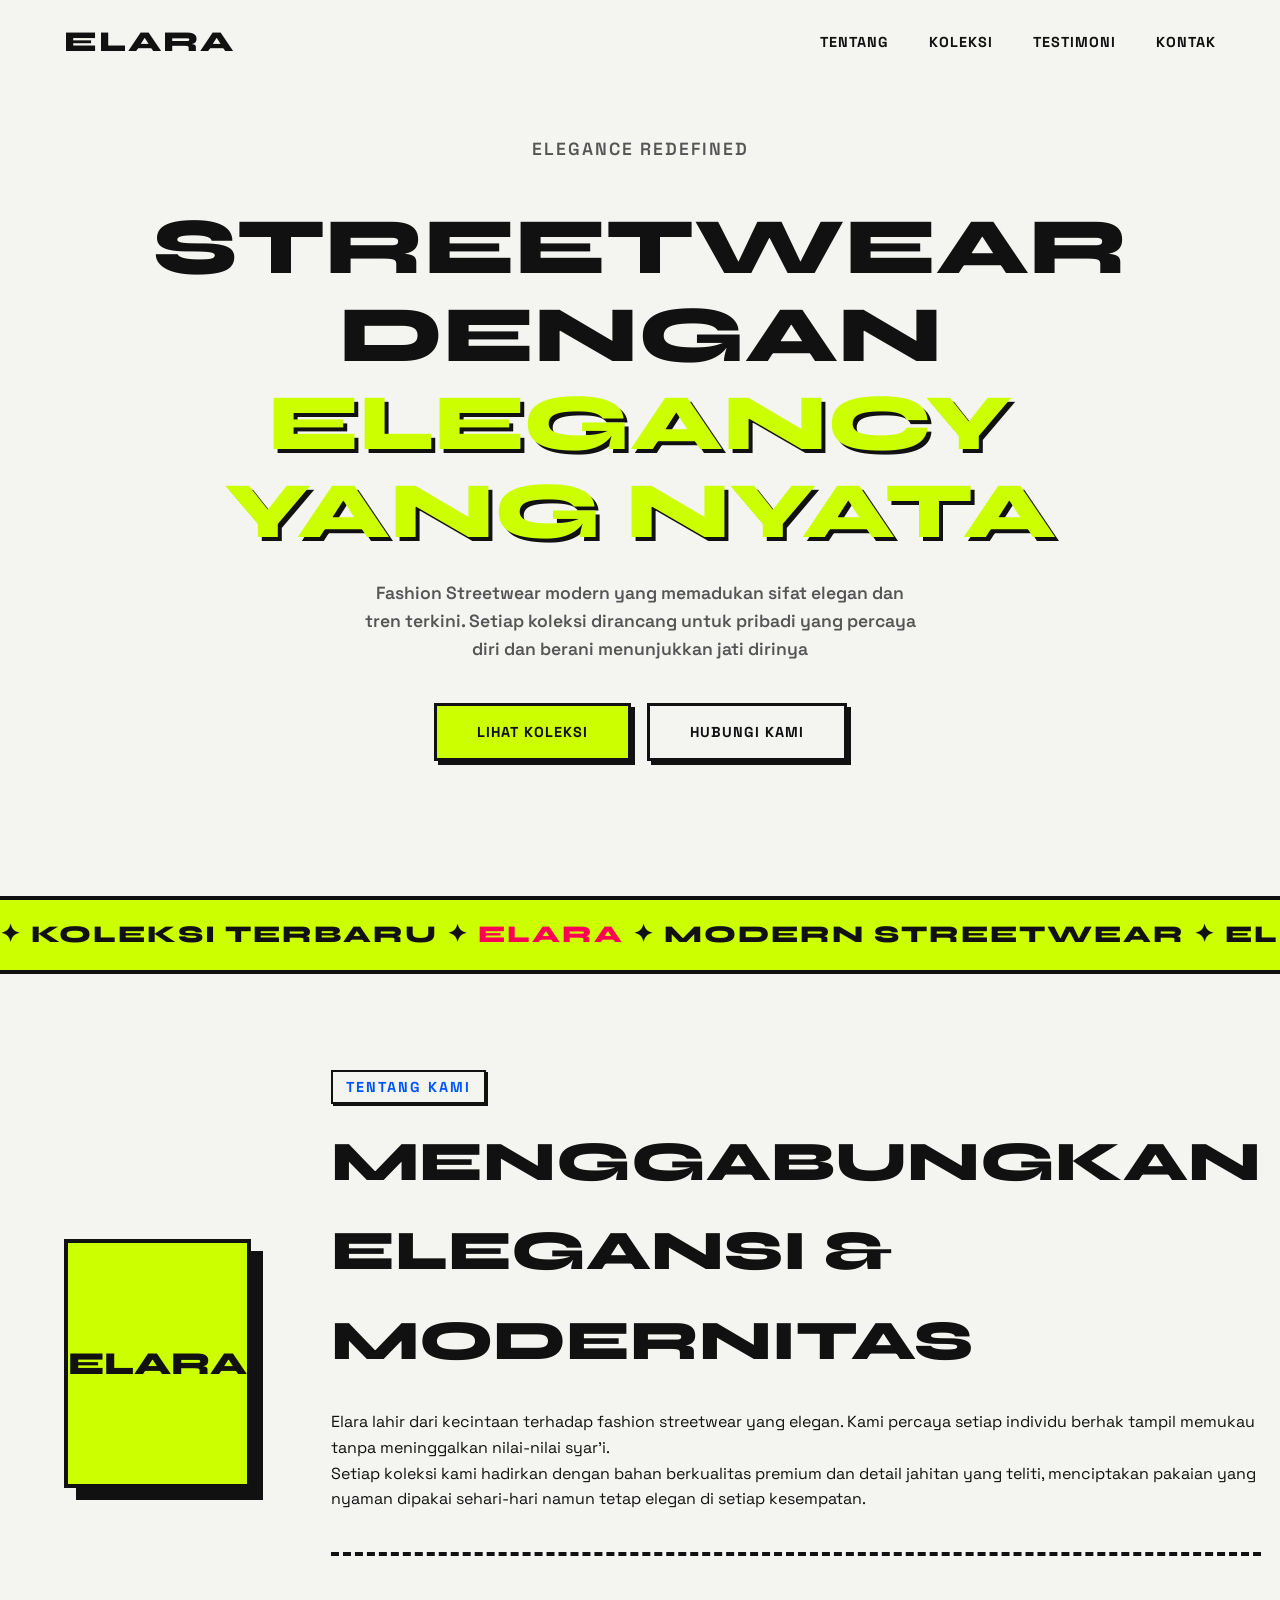
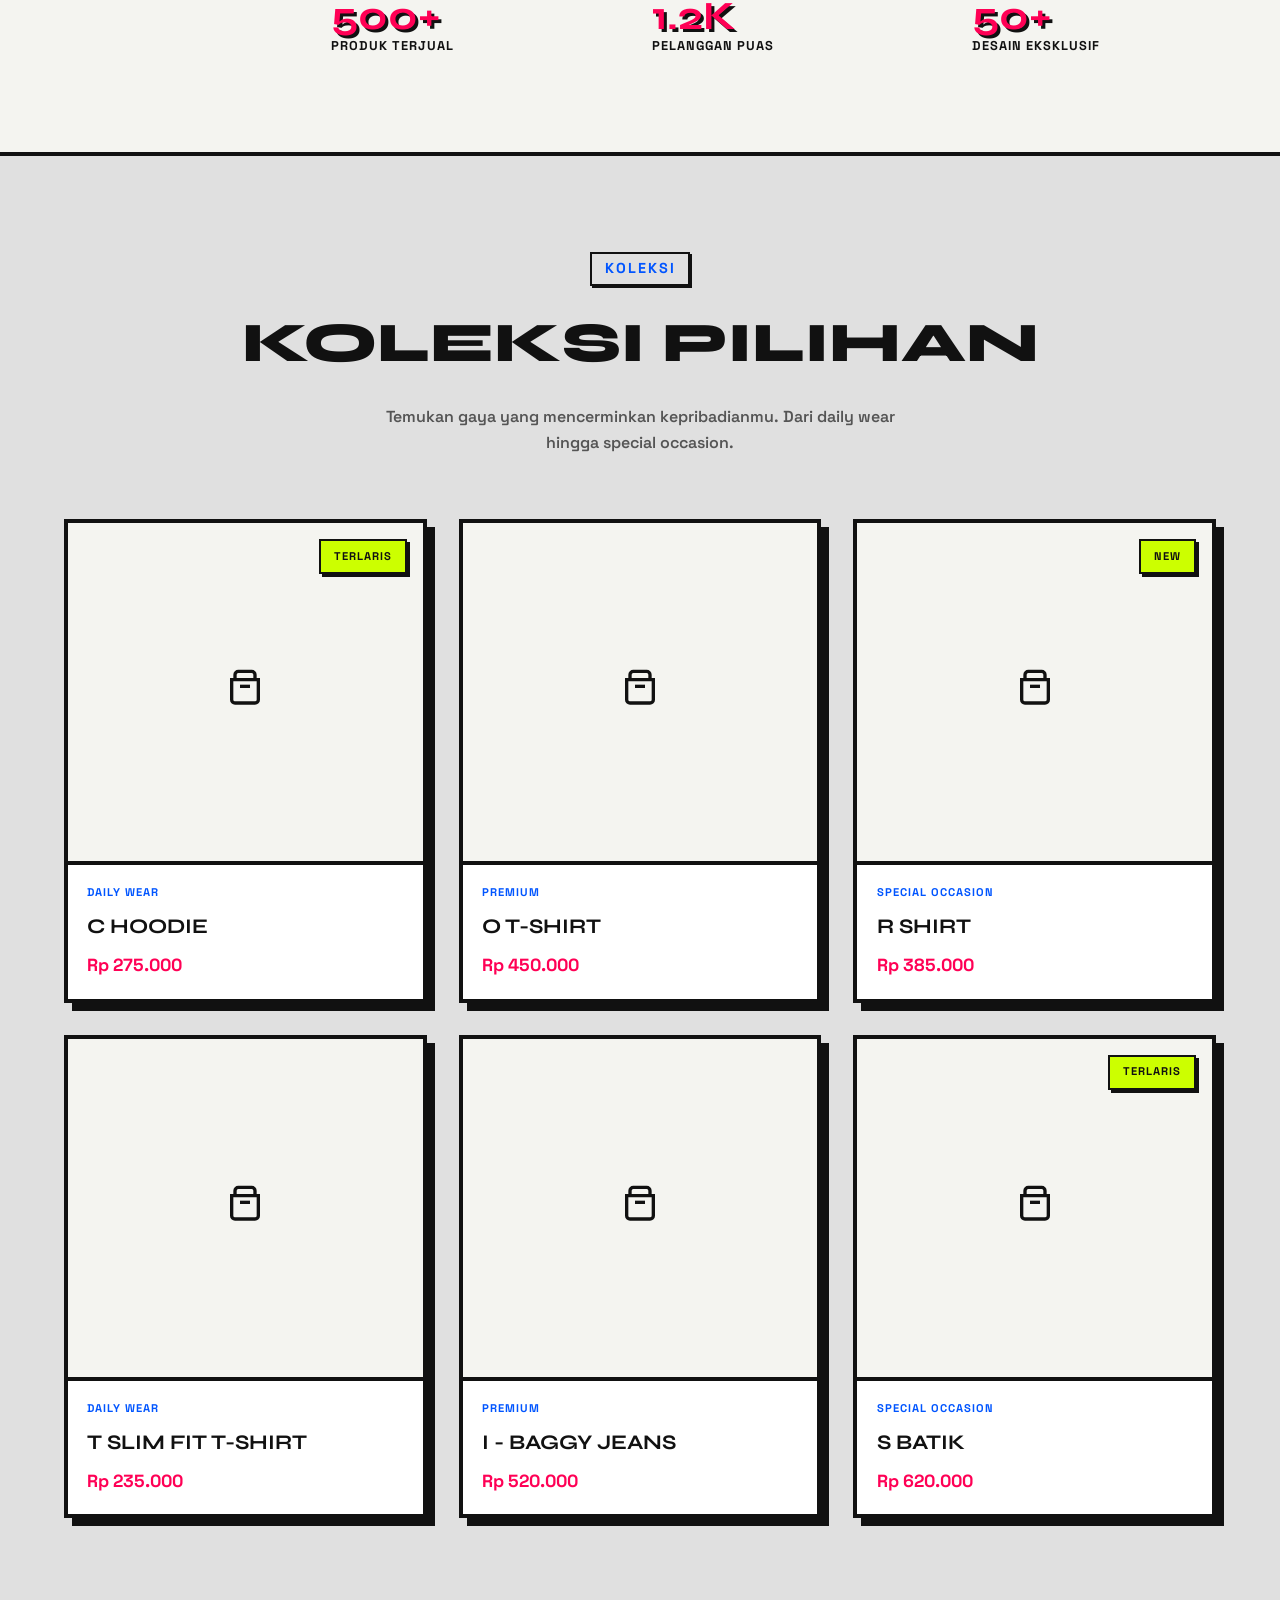
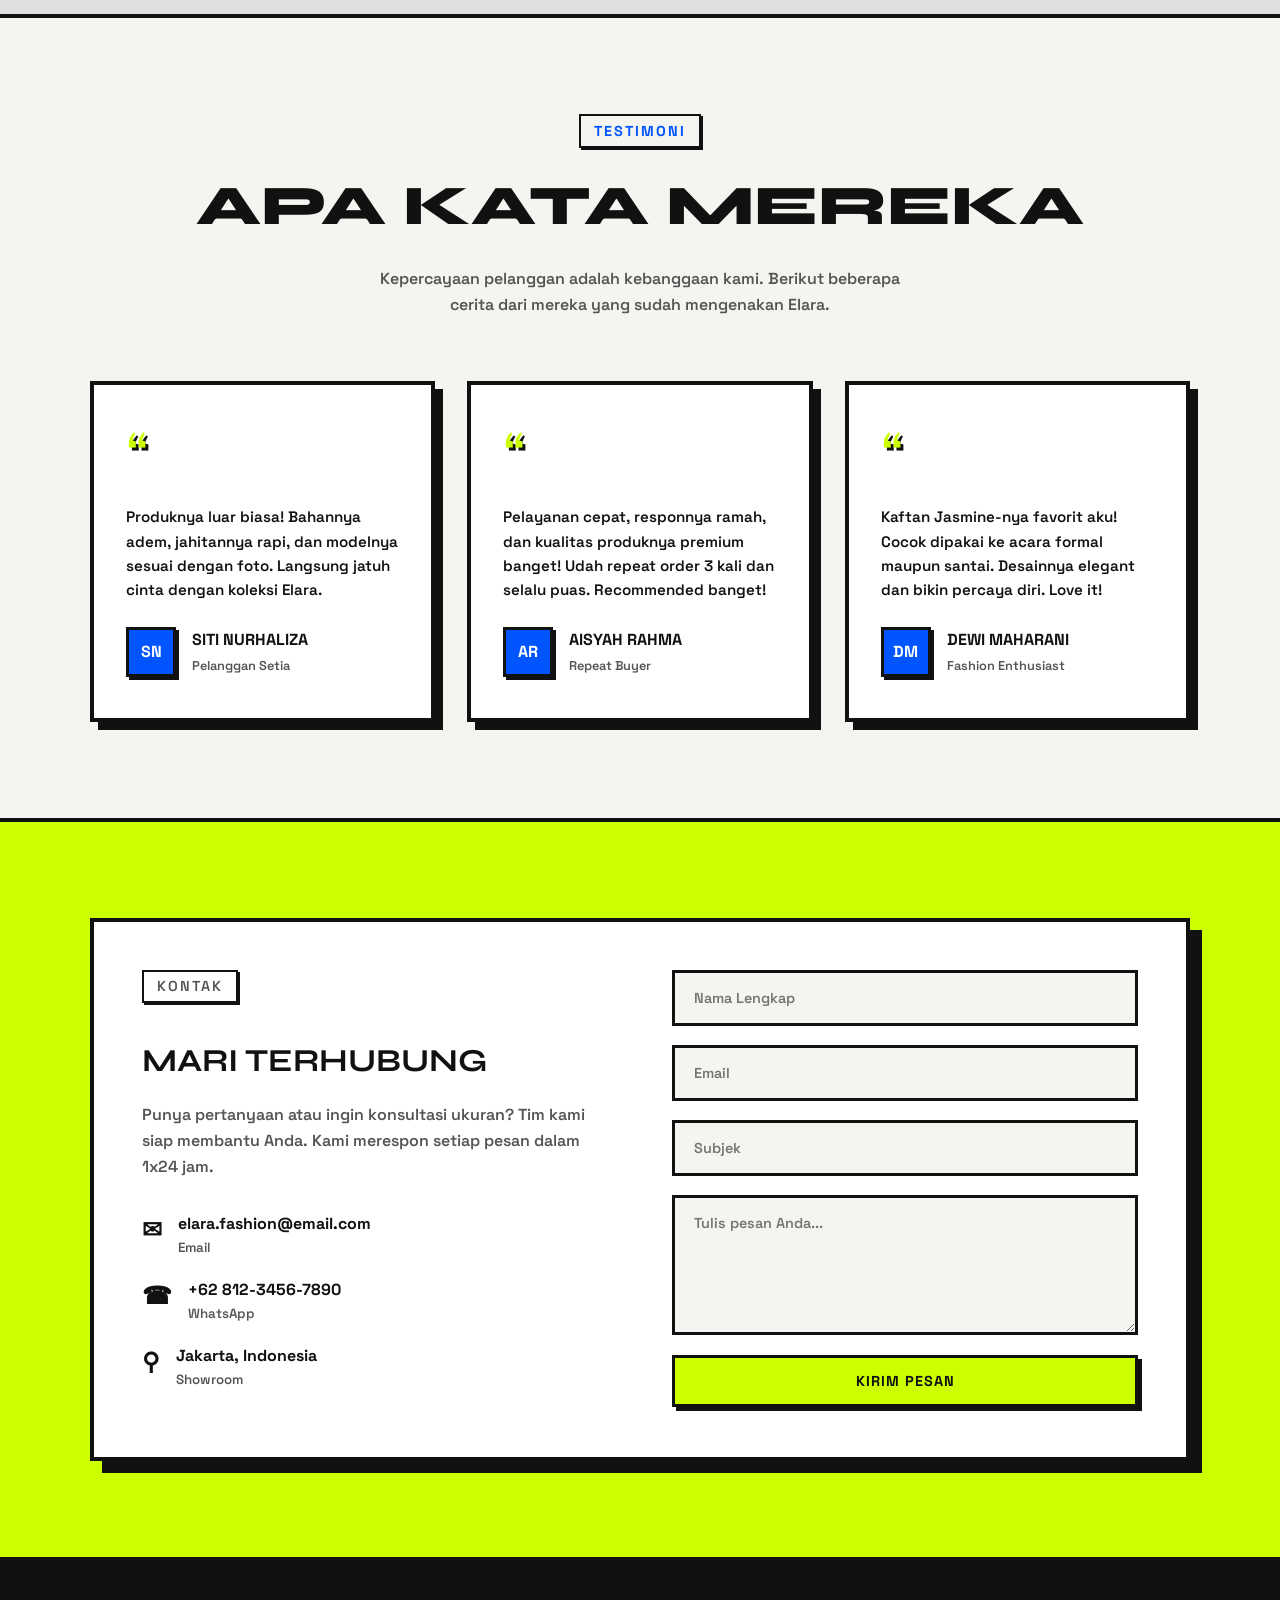
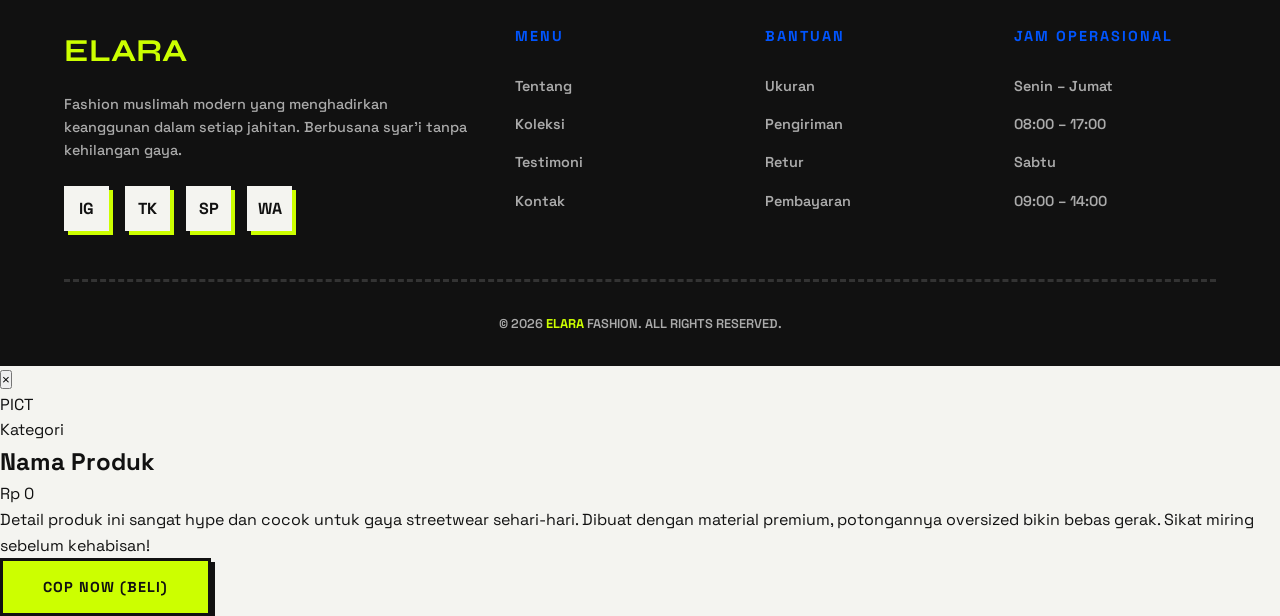
==== commit 4912a683: "Update index.html" ====
--- a/index.html
+++ b/index.html
@@ -308,14 +308,15 @@
       <button class="close-modal">&times;</button>
       <div class="modal-body">
         <div class="modal-img-placeholder">
-          <span>ELARA</span>
+          <span>PICT</span>
         </div>
         <div class="modal-info">
           <span class="modal-category">Kategori</span>
           <h2 class="modal-title">Nama Produk</h2>
-          <span class="modal-price">Rp 0</span>
-          <p class="modal-desc">Detail produk ini sangat hype dan cocok untuk gaya daily streetwear. Dibuat dengan material premium, dengan cuttingan yang bervariasi tanpa membatasi kebebasan bergerak. Sikat miring sebelum kehabisan!</p>
-          <a href="#" target="_blank" class="btn btn-primary"><span>COP NOW!! Beli Sekarang</span></a>
+          <p class="modal-price">Rp 0</p>
+          <p class="modal-desc">Detail produk ini sangat hype dan cocok untuk gaya streetwear sehari-hari. Dibuat dengan material premium, potongannya oversized bikin bebas gerak. Sikat miring sebelum kehabisan!</p>
+          <div class="modal-actions">
+            <a href="https://wa.me/6281234567890" target="_blank" class="btn btn-primary w-100"><span>COP NOW (Beli)</span></a>
           </div>
         </div>
       </div>
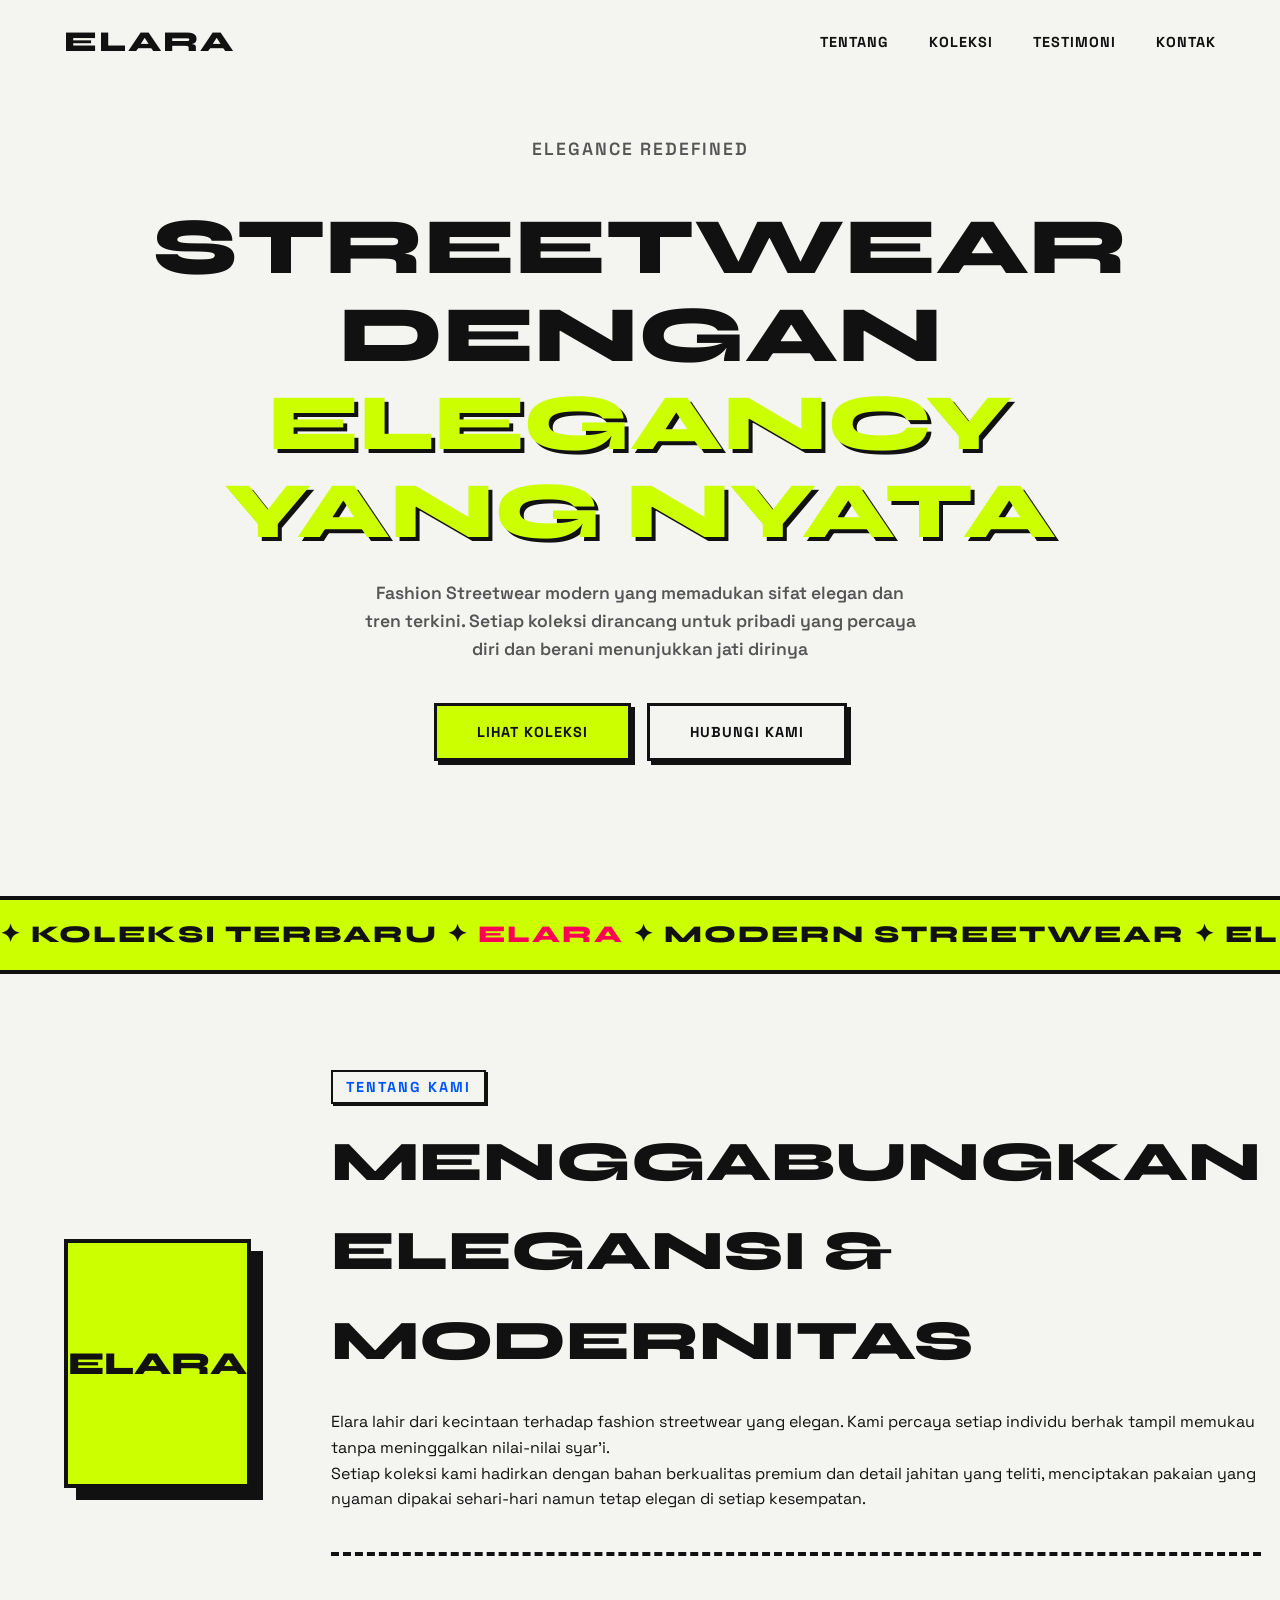
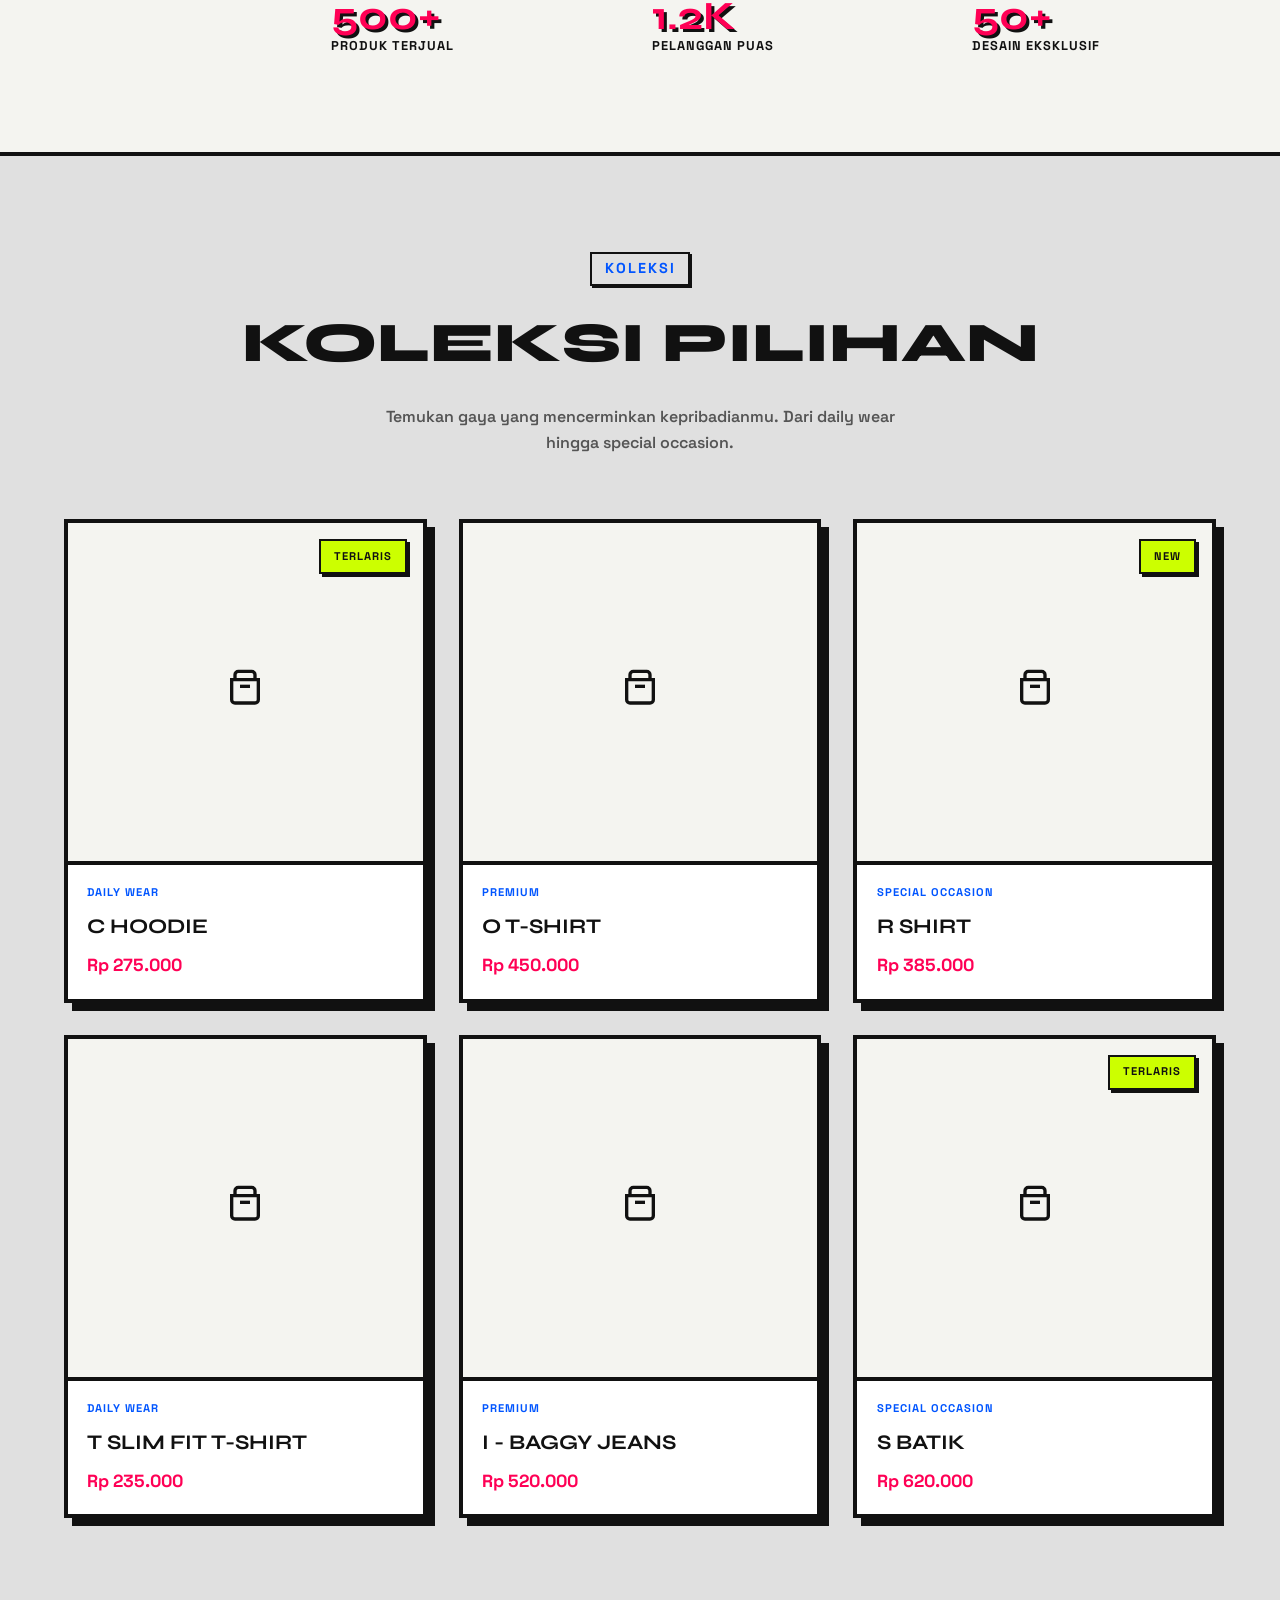
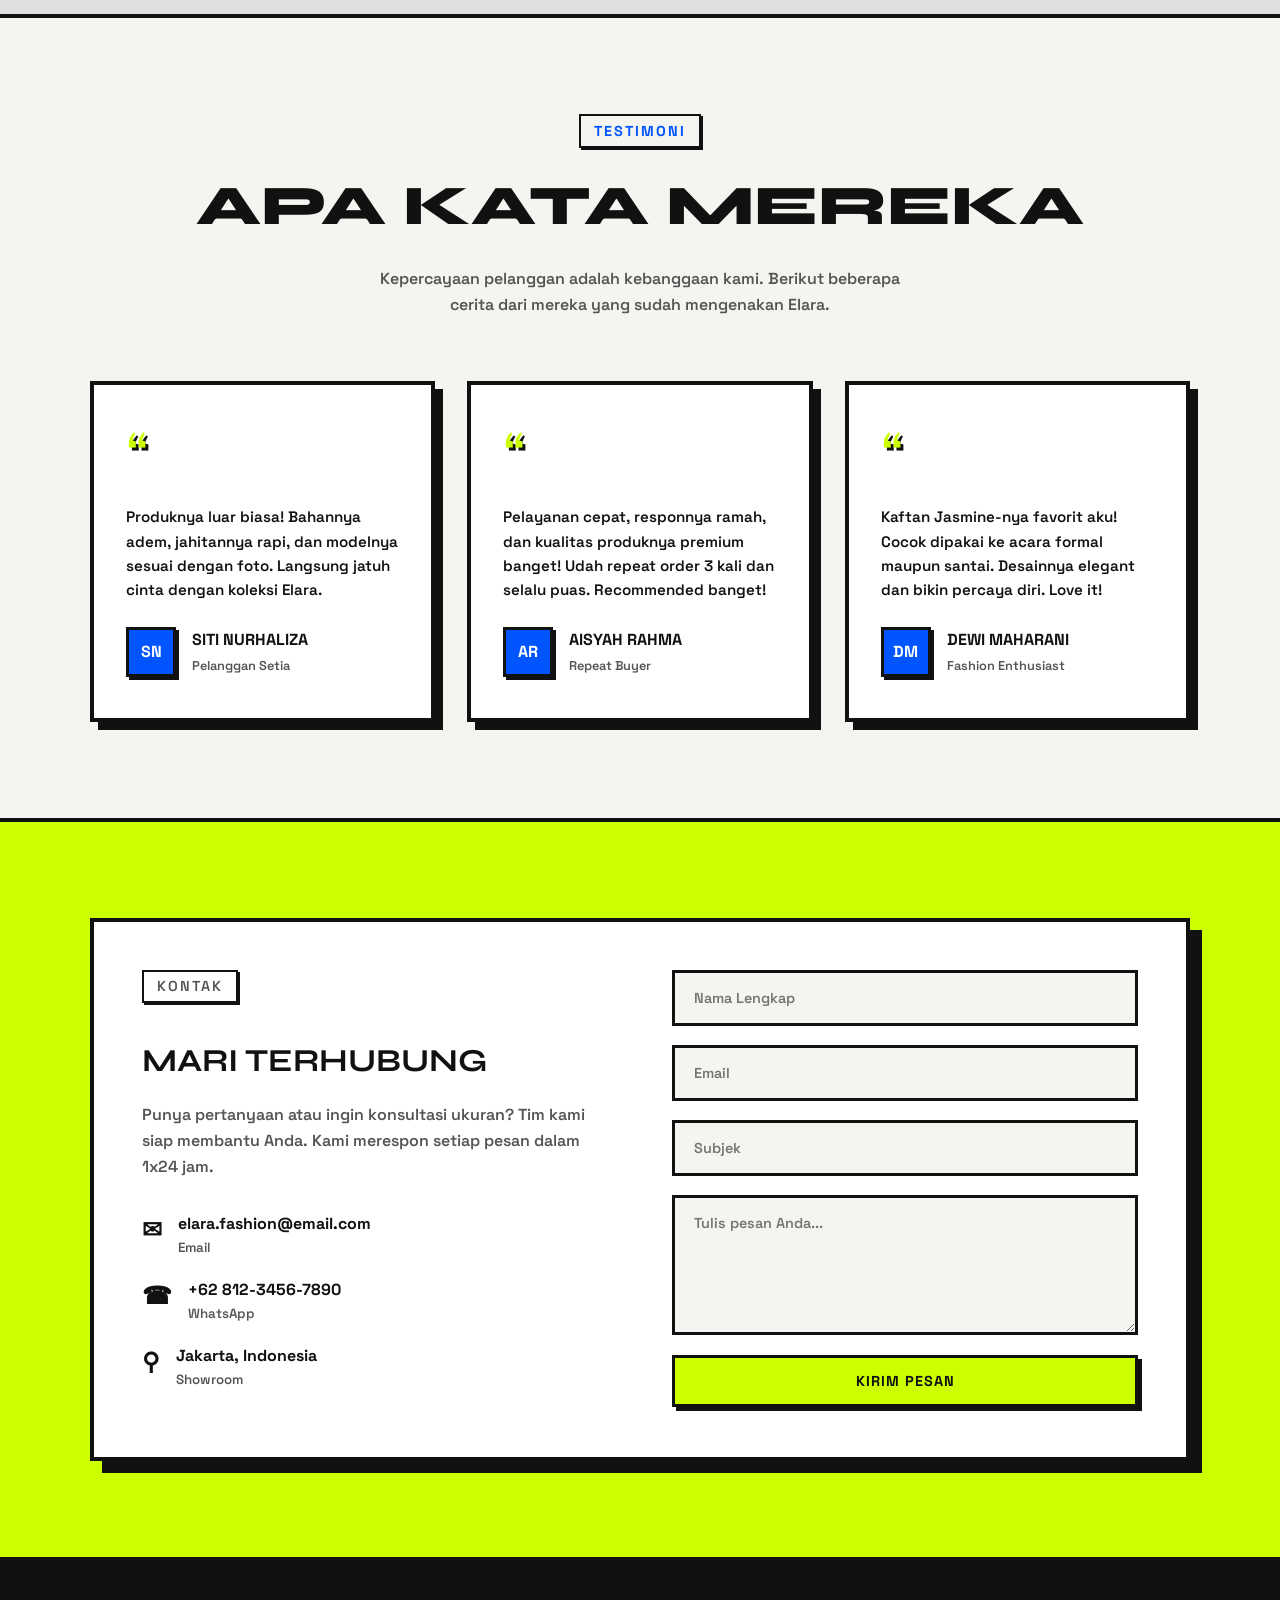
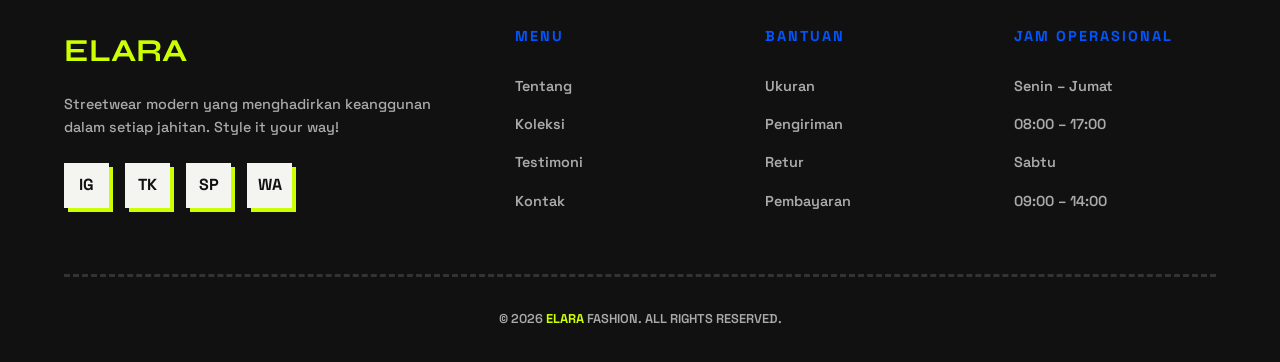
==== commit 8f7a5446: "Update footer description for brand" ====
--- a/index.html
+++ b/index.html
@@ -5,7 +5,7 @@
   <meta name="viewport" content="width=device-width, initial-scale=1.0" />
   <title>ELARA — Fashion UMKM</title>
   <link href="https://fonts.googleapis.com/css2?family=Space+Grotesk:wght@0,400;700&family=Syne:wght@600;800&display=swap" rel="stylesheet" />
-  <link rel="stylesheet" href="style.css" />
+  <link rel="stylesheet" href="style.css?v=99" />
 </head>
 <body>
 
@@ -263,7 +263,7 @@
     <div class="footer-grid">
       <div class="brand">
         <h4>ELARA</h4>
-        <p>Fashion muslimah modern yang menghadirkan keanggunan dalam setiap jahitan. Berbusana syar'i tanpa kehilangan gaya.</p>
+        <p>Streetwear modern yang menghadirkan keanggunan dalam setiap jahitan. Style it your way!</p>
         <div class="social">
           <a href="#" aria-label="Instagram">IG</a>
           <a href="#" aria-label="TikTok">TK</a>
@@ -322,6 +322,6 @@
       </div>
     </div>
   </div>
-  <script src="main.js"></script>
+  <script src="main.js?v=99"></script>
 </body>
 </html>
--- a/style.css
+++ b/style.css
@@ -333,4 +333,66 @@
 
 /* ─── REVEAL ─── */
 .reveal { opacity: 0; transform: translateY(40px); transition: opacity .5s ease, transform .5s ease; }
-.reveal.visible { opacity: 1; transform: translateY(0); }+.reveal.visible { opacity: 1; transform: translateY(0); }
+
+/* ─── MODAL / POPUP ─── */
+.modal {
+  display: none; /* Disembunyikan awalnya */
+  position: fixed; z-index: 2000; inset: 0;
+  background: rgba(17, 17, 17, 0.85); /* Latar belakang gelap */
+  backdrop-filter: blur(4px);
+  align-items: center; justify-content: center;
+  padding: 1rem;
+}
+.modal.active { display: flex; } /* Ditampilkan kalau punya class 'active' */
+
+.modal-content {
+  background: var(--light);
+  border: 4px solid var(--dark);
+  box-shadow: 12px 12px 0px var(--dark);
+  width: 100%; max-width: 800px;
+  position: relative;
+  animation: modalPop 0.3s ease-out;
+}
+@keyframes modalPop { 
+  0% { transform: translateY(50px); opacity: 0; } 
+  100% { transform: translateY(0); opacity: 1; } 
+}
+
+.close-modal {
+  position: absolute; top: -20px; right: -20px;
+  width: 50px; height: 50px;
+  background: var(--accent); color: white;
+  border: 4px solid var(--dark);
+  font-family: var(--font-sans); font-size: 2rem; font-weight: bold;
+  cursor: pointer; box-shadow: 4px 4px 0px var(--dark);
+  display: flex; align-items: center; justify-content: center;
+  transition: all 0.2s; z-index: 10;
+}
+.close-modal:hover { 
+  transform: scale(1.1) rotate(10deg); 
+  background: var(--primary); color: var(--dark);
+}
+
+.modal-body { display: grid; grid-template-columns: 1fr 1fr; gap: 0; }
+
+.modal-img-placeholder {
+  background: var(--primary); border-right: 4px solid var(--dark);
+  display: flex; align-items: center; justify-content: center;
+  font-family: var(--font-serif); font-size: 3rem; font-weight: 800; min-height: 350px; color: var(--dark);
+}
+
+.modal-info { padding: 2.5rem; display: flex; flex-direction: column; justify-content: center; }
+.modal-category { font-weight: 800; color: var(--secondary); letter-spacing: 2px; text-transform: uppercase; font-size: 0.8rem; margin-bottom: 0.5rem; }
+.modal-title { font-family: var(--font-serif); font-size: 2.2rem; text-transform: uppercase; margin-bottom: 0.5rem; color: var(--dark); line-height: 1.1; }
+.modal-price { font-size: 1.5rem; font-weight: 800; color: var(--accent); margin-bottom: 1rem; }
+.modal-desc { font-weight: 600; color: var(--text-muted); margin-bottom: 2rem; line-height: 1.6; }
+.w-100 { width: 100%; text-align: center; }
+
+/* Responsive untuk HP */
+@media (max-width: 768px) {
+  .modal-body { grid-template-columns: 1fr; }
+  .modal-img-placeholder { border-right: none; border-bottom: 4px solid var(--dark); min-height: 250px; }
+  .modal-info { padding: 1.5rem; }
+  .close-modal { top: -15px; right: -15px; width: 40px; height: 40px; font-size: 1.5rem; }
+}
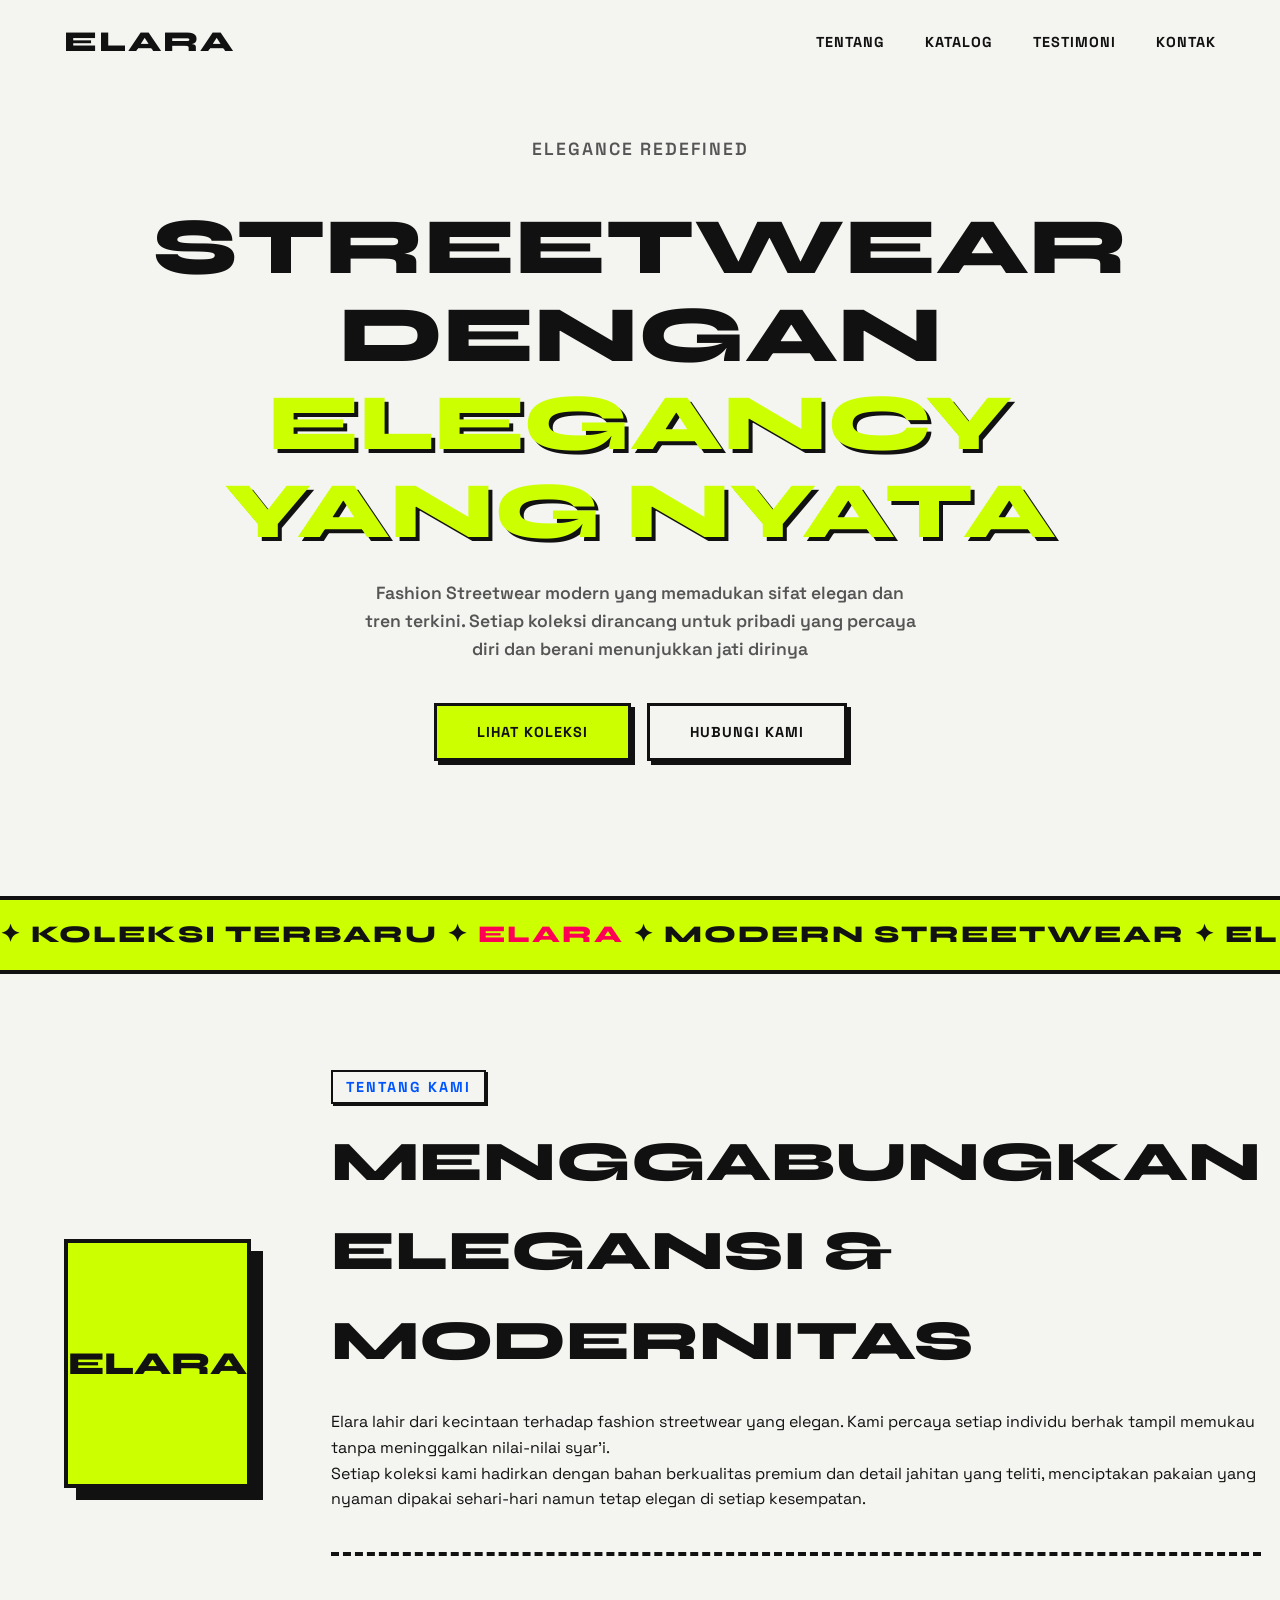
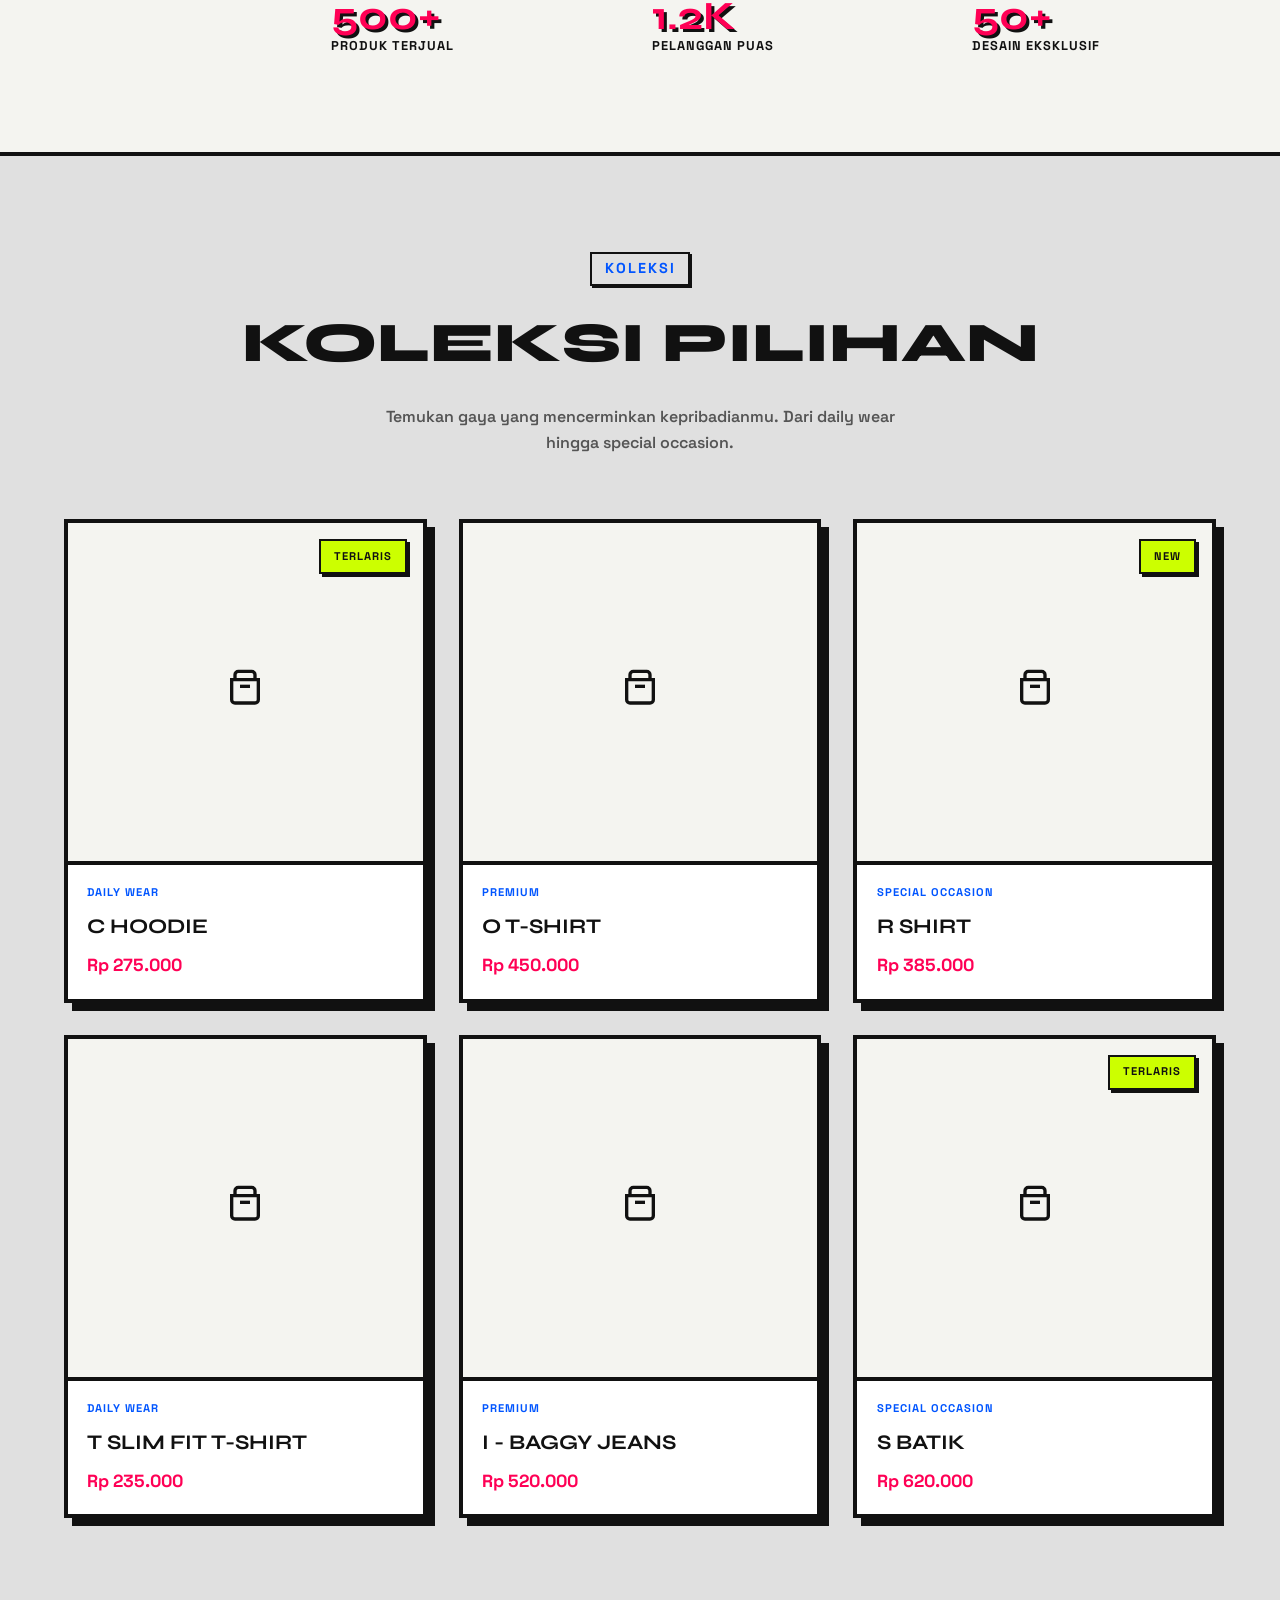
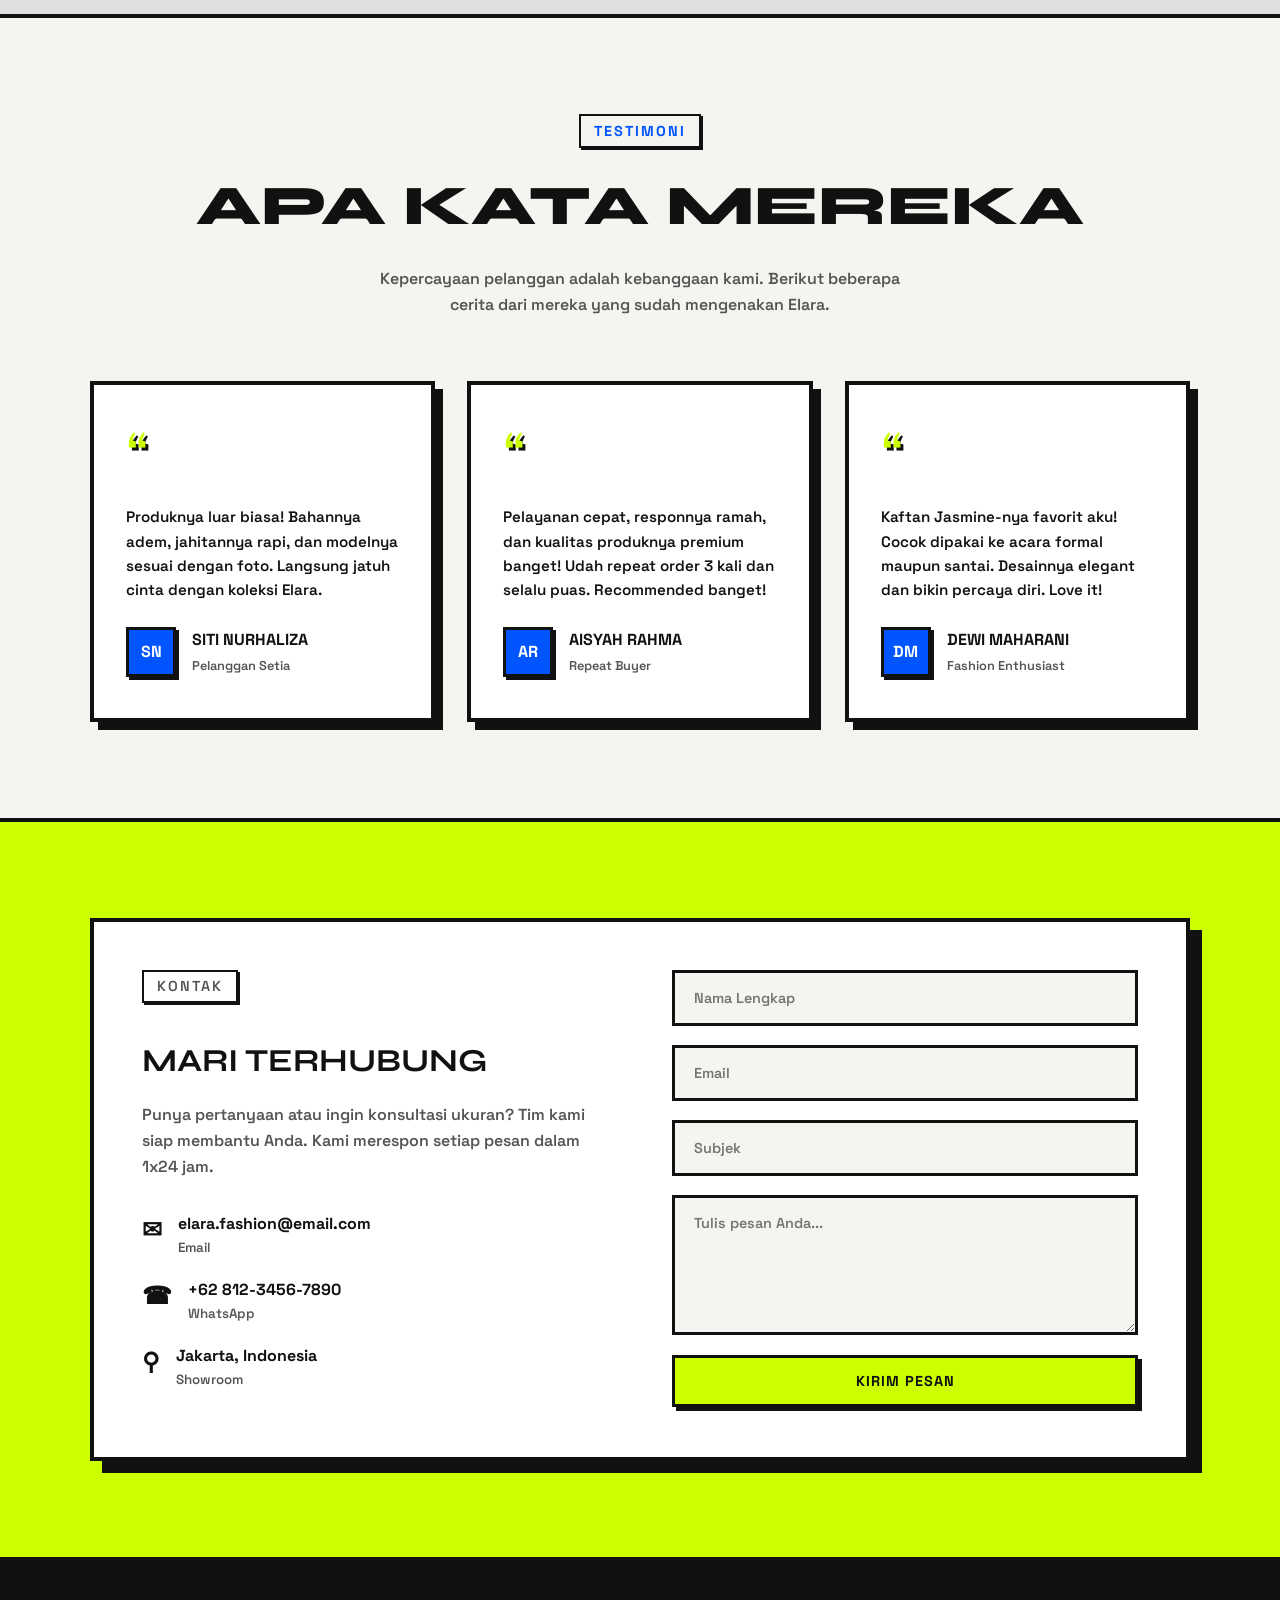
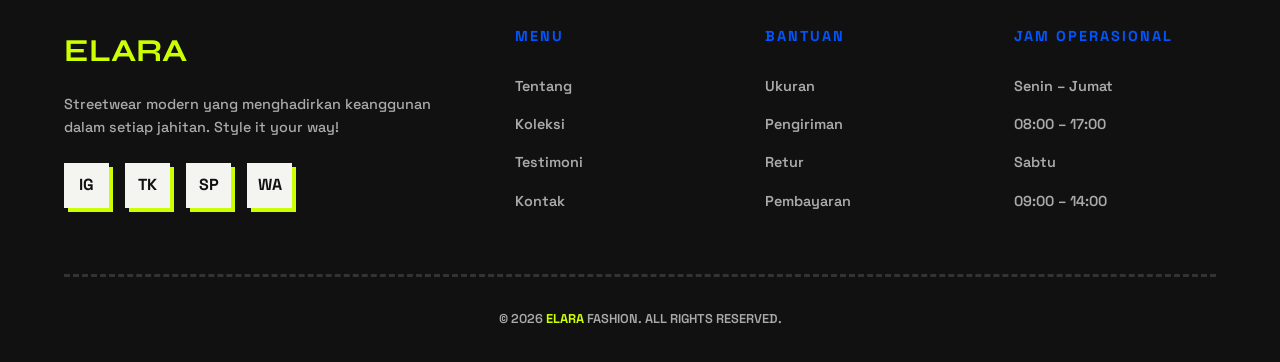
==== commit 2b4b4696: "Update index.html" ====
--- a/index.html
+++ b/index.html
@@ -20,7 +20,7 @@
     <a href="#" class="logo">ELARA</a>
     <ul class="nav-links" id="navLinks">
       <li><a href="#about">Tentang</a></li>
-      <li><a href="#collection">Koleksi</a></li>
+      <li><a href="katalog.html">Katalog</a></li>
       <li><a href="#testimonials">Testimoni</a></li>
       <li><a href="#contact">Kontak</a></li>
     </ul>
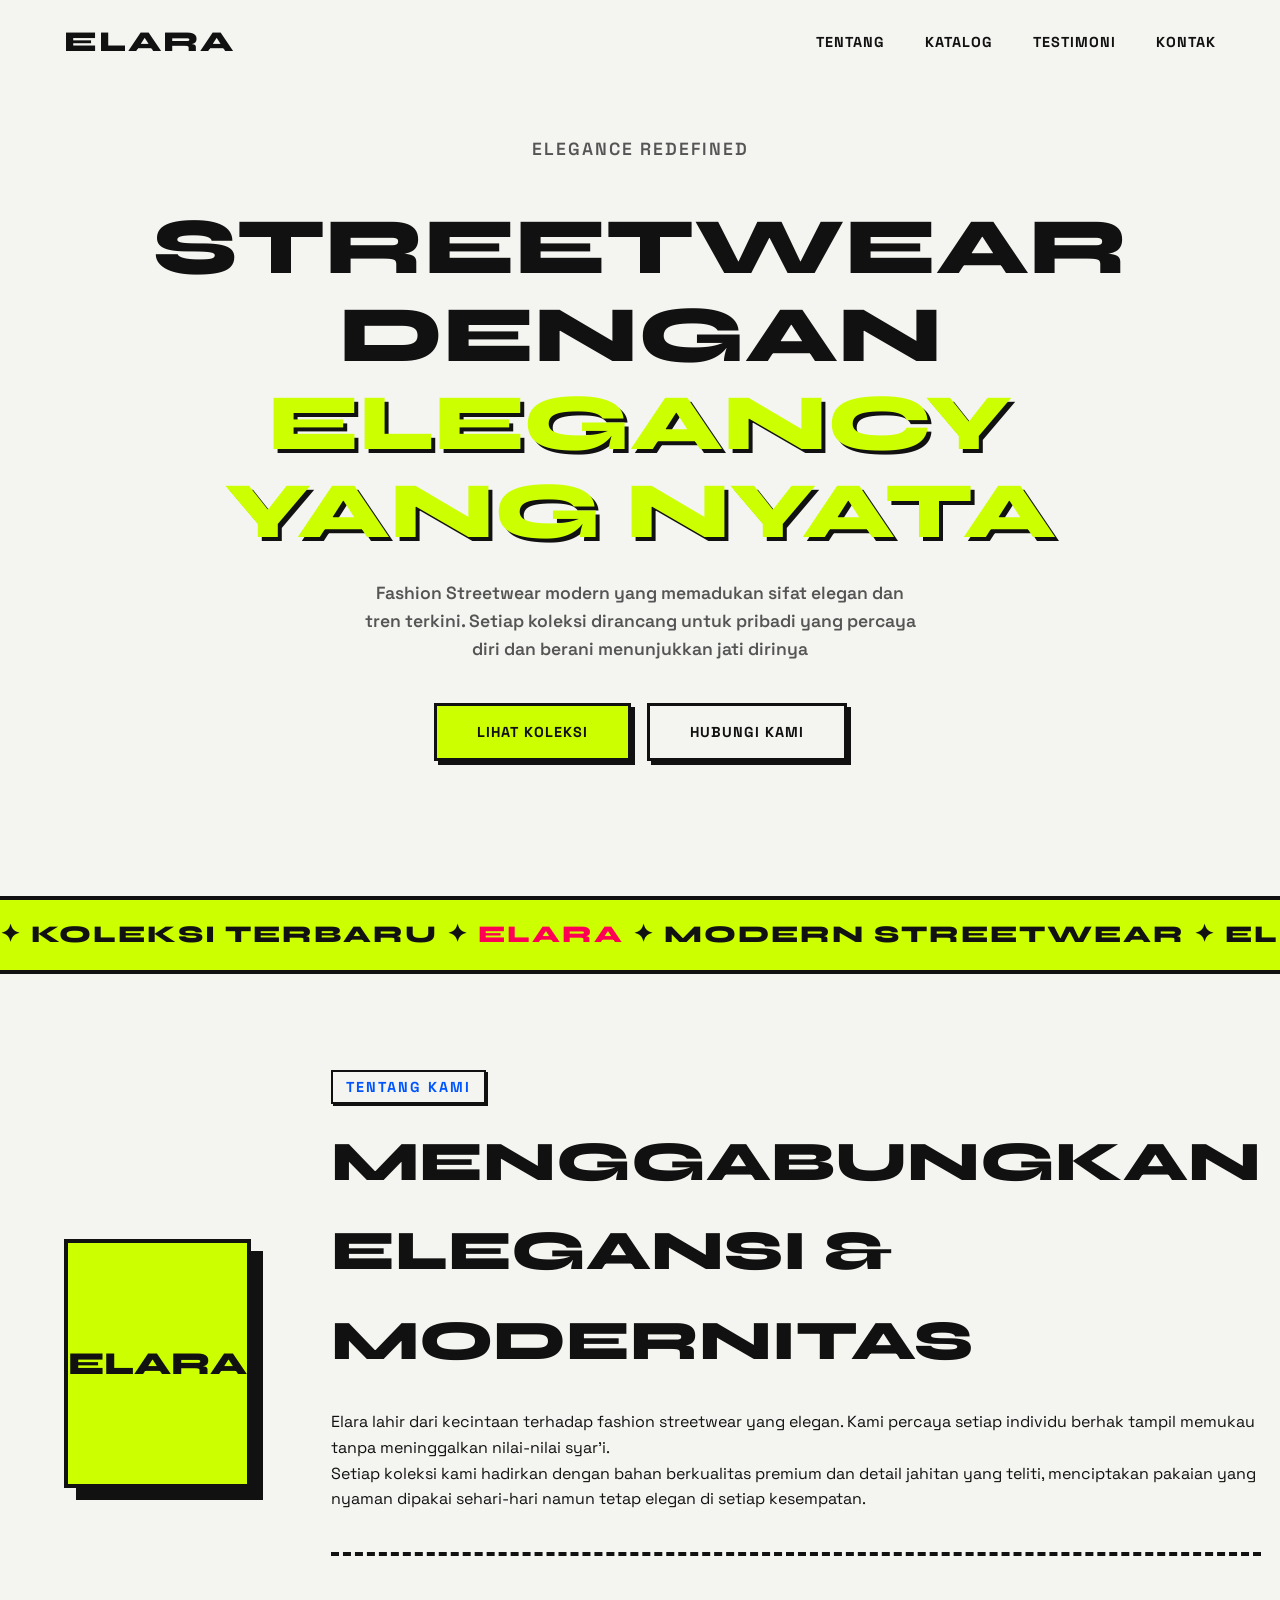
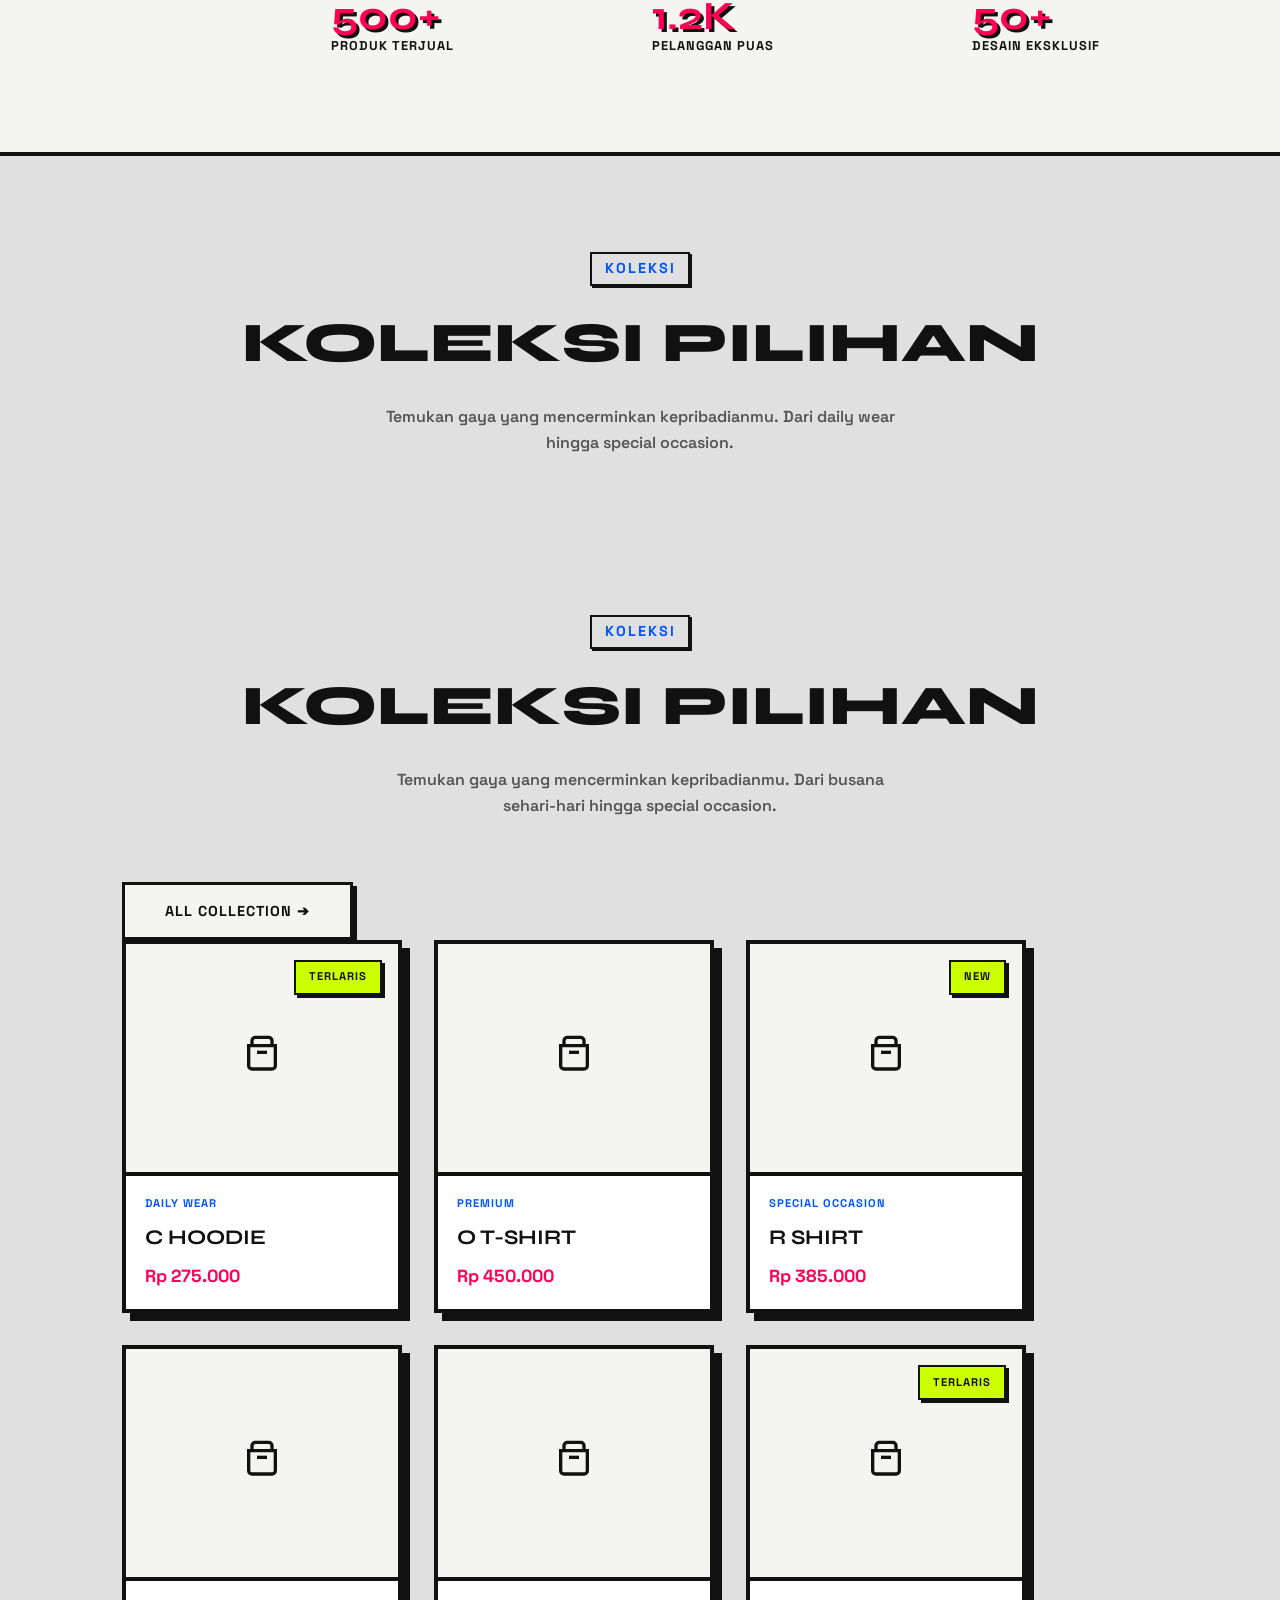
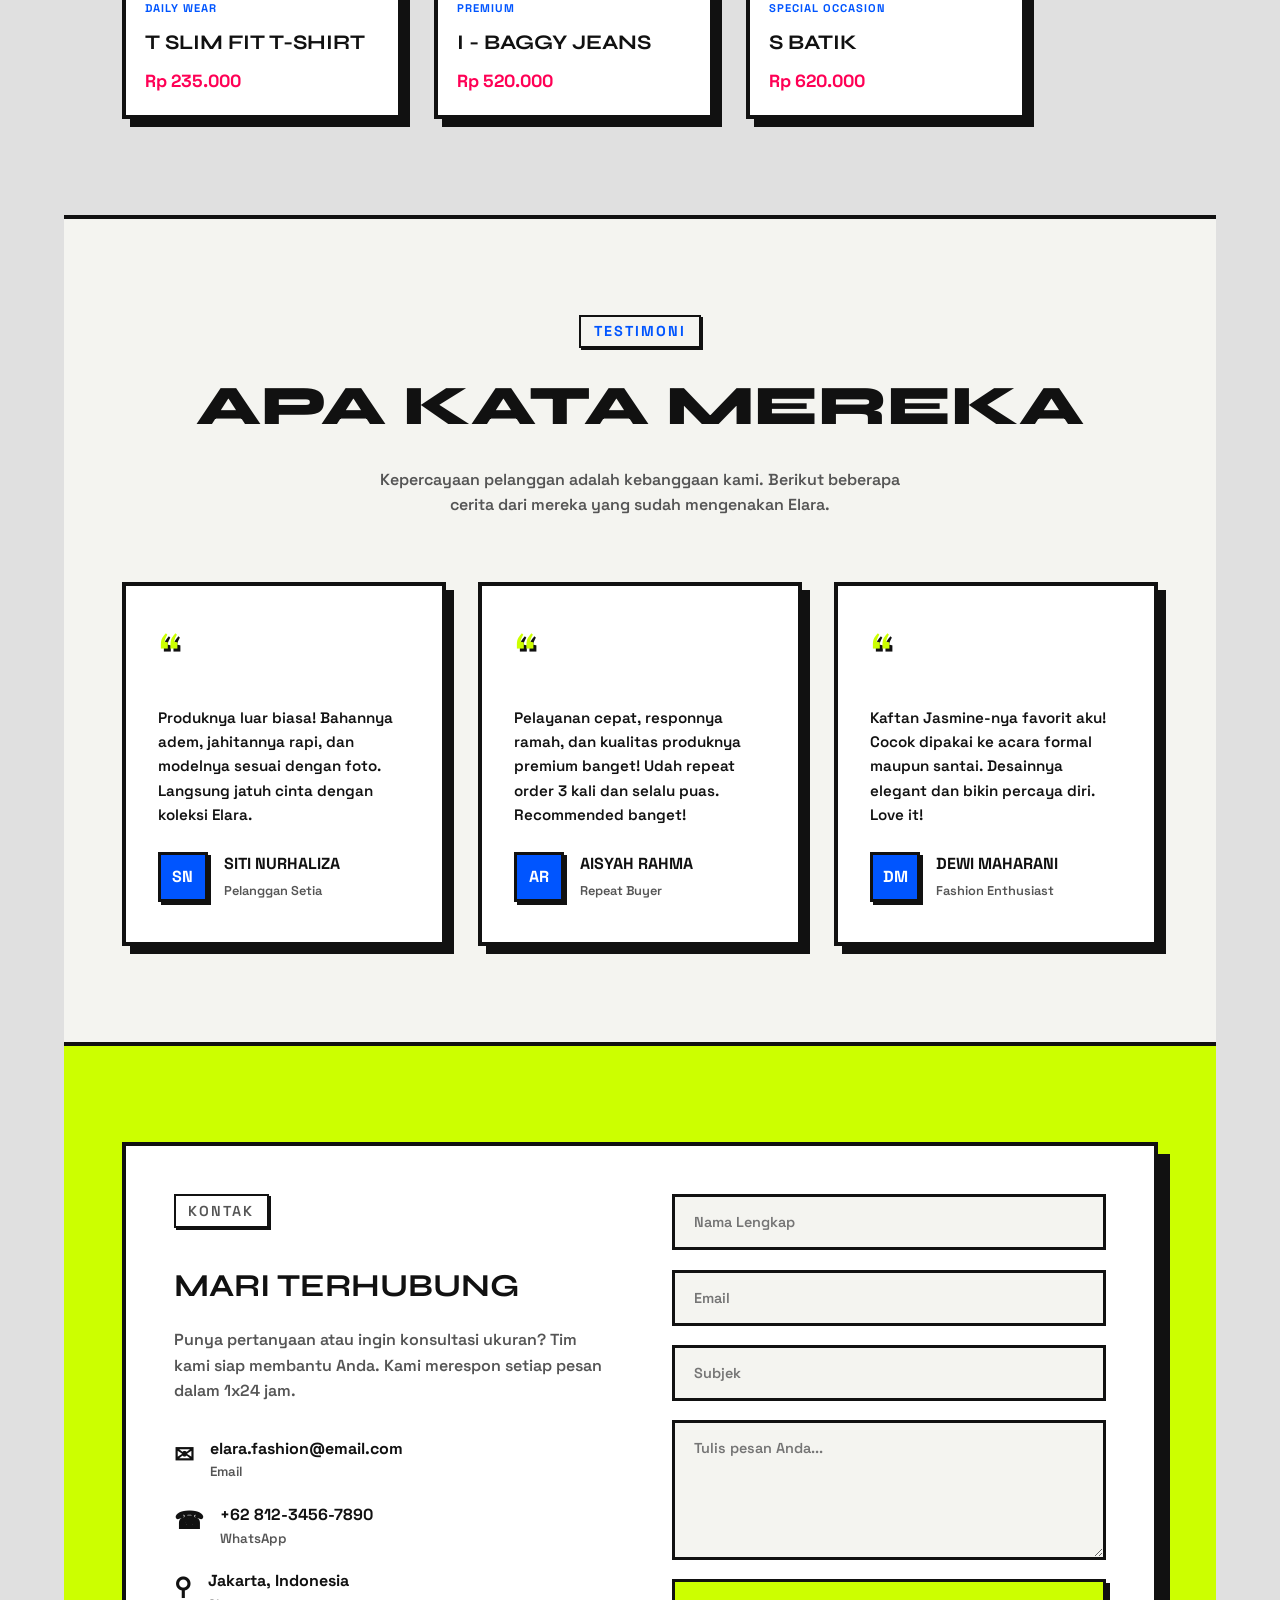
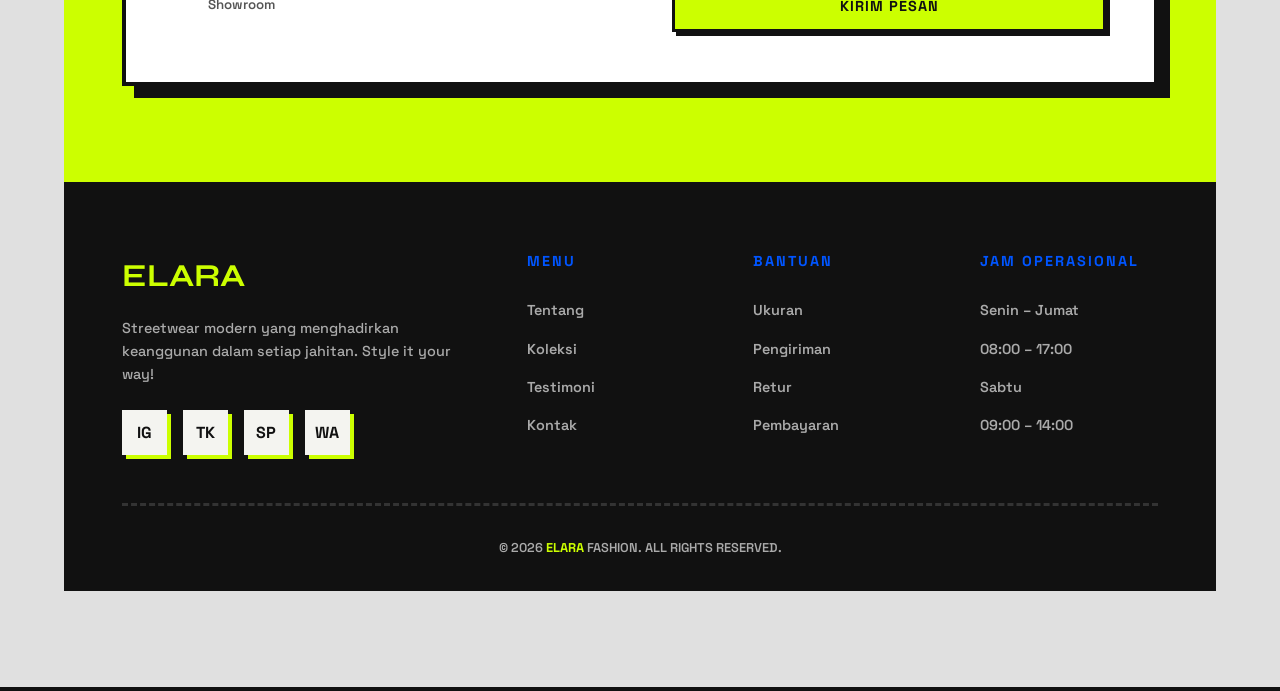
==== commit da41be89: "Update index.html" ====
--- a/index.html
+++ b/index.html
@@ -96,6 +96,17 @@
       <h2 class="section-title">Koleksi Pilihan</h2>
       <p class="section-desc">Temukan gaya yang mencerminkan kepribadianmu. Dari daily wear hingga special occasion.</p>
     </div>
+    <section id="collection">
+      <div class="collection-header reveal">
+        <p class="section-tag">Koleksi</p>
+        <h2 class="section-title">Koleksi Pilihan</h2>
+        <p class="section-desc">Temukan gaya yang mencerminkan kepribadianmu. Dari busana sehari-hari hingga special occasion.</p>
+    </div>
+    <div class="collection-action reveal">
+      <a href="katalog.html" class="btn btn-outline">ALL COLLECTION ➔</a>
+    </div>
+
+    <div class="collection-grid">
     <div class="collection-grid">
       <div class="product-card reveal">
         <div class="product-img">
